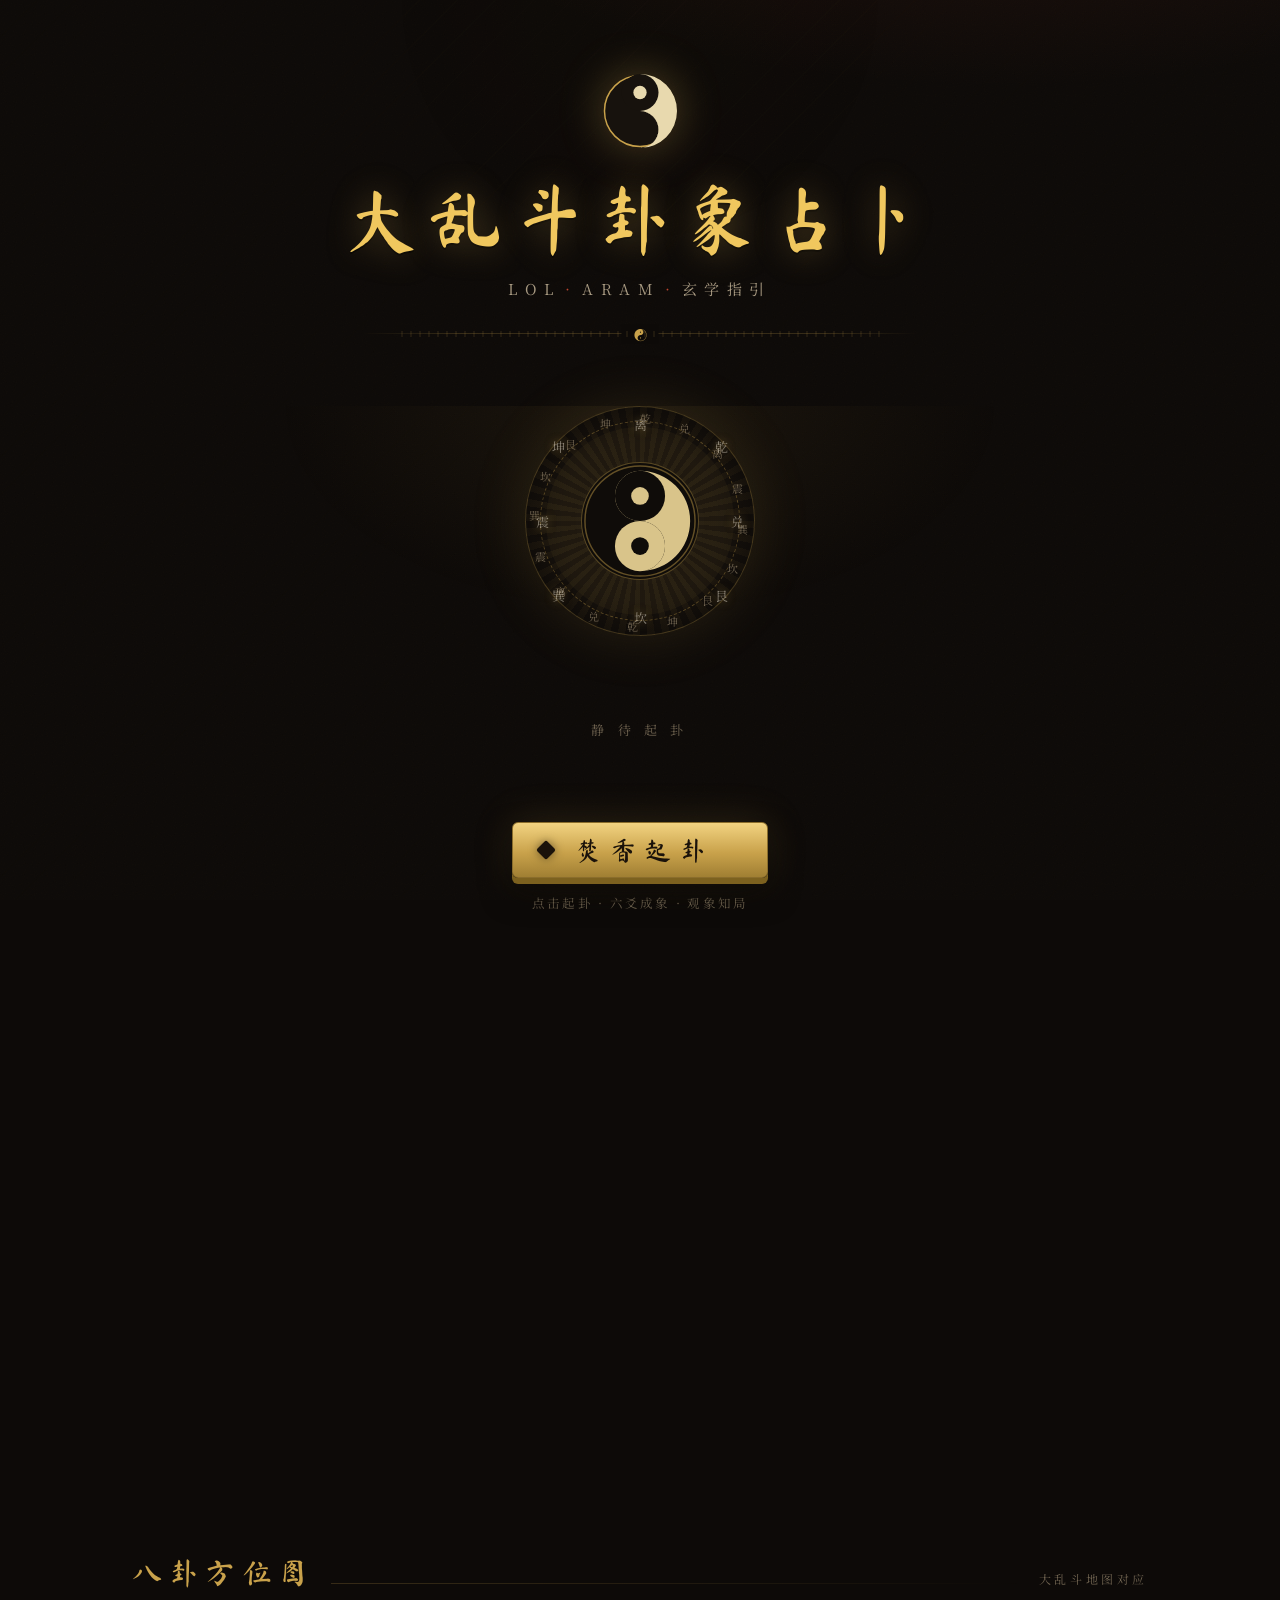
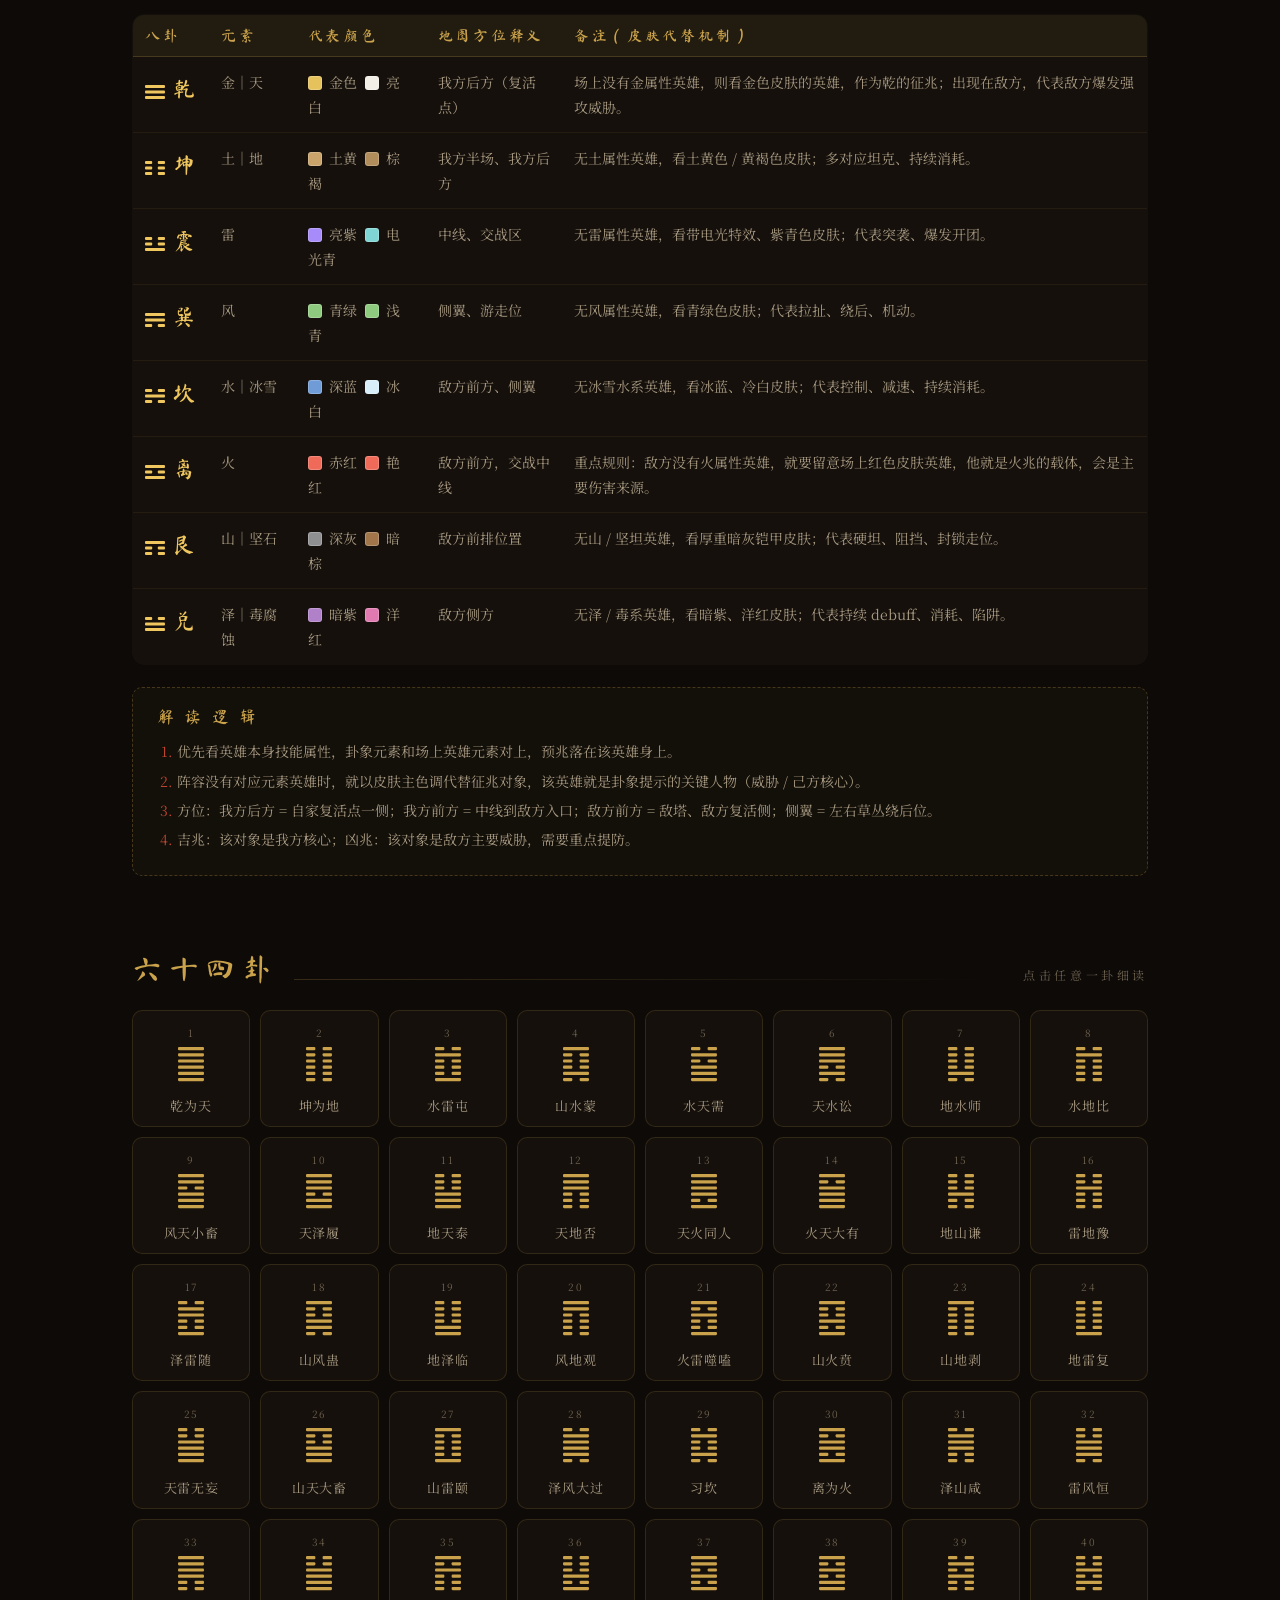
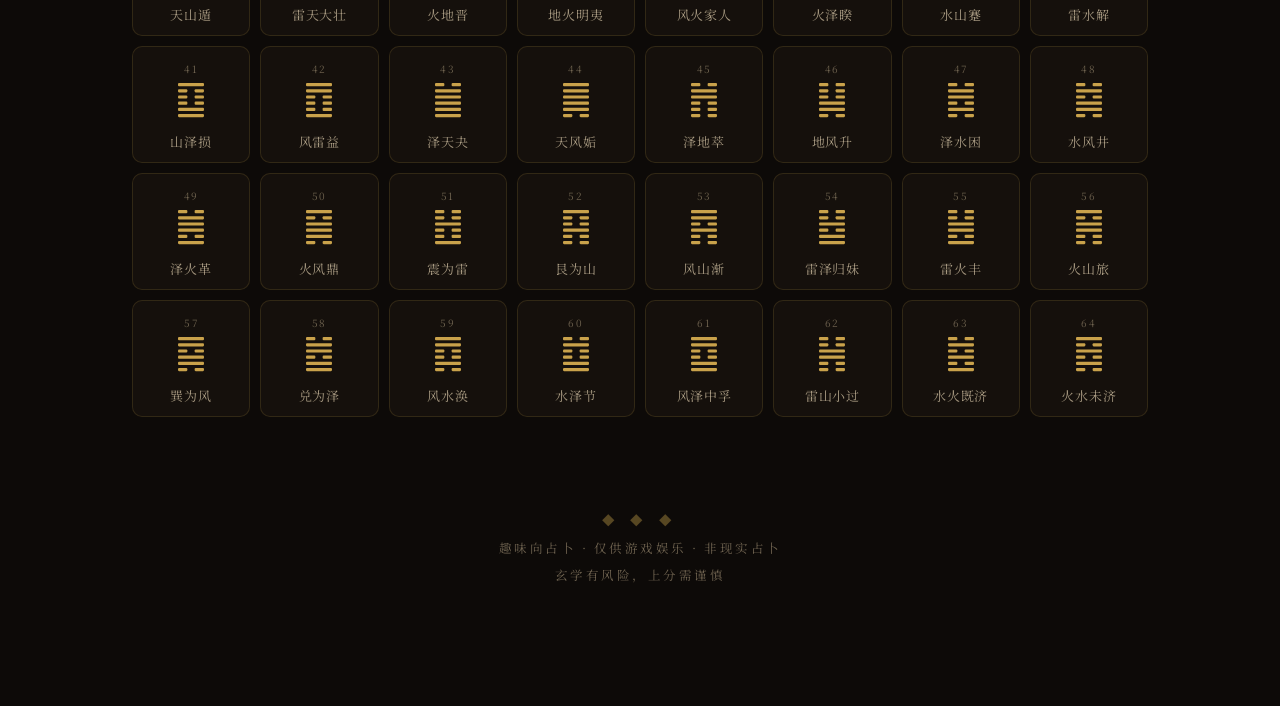
==== divination/index.html @ b89d8668 "feat: 新增大乱斗卦象占卜网页程序" ====
<!DOCTYPE html>
<html lang="zh-CN">
<head>
<meta charset="UTF-8">
<meta name="viewport" content="width=device-width, initial-scale=1.0">
<title>大乱斗卦象占卜 · LOL ARAM 玄学指引</title>
<link rel="preconnect" href="https://fonts.googleapis.com">
<link rel="preconnect" href="https://fonts.gstatic.com" crossorigin>
<link href="https://fonts.googleapis.com/css2?family=Ma+Shan+Zheng&family=Noto+Serif+SC:wght@400;600;700;900&display=swap" rel="stylesheet">
<style>
:root{
  --bg:#0d0a08;
  --bg2:#14100c;
  --ink:#ece4d3;
  --ink-dim:#a89a82;
  --ink-faint:#6f6350;
  --gold:#c9a24b;
  --gold-bright:#f0c75e;
  --cinnabar:#c0452f;
  --cinnabar-deep:#8f2f21;
  --line:rgba(201,162,75,.22);
  --card:rgba(24,19,14,.82);
  --kai:"Ma Shan Zheng","ZCOOL XiaoWei","Kaiti SC","STKaiti","KaiTi",serif;
  --serif:"Noto Serif SC","Songti SC","SimSun",serif;
}
*{margin:0;padding:0;box-sizing:border-box}
html{scroll-behavior:smooth}
body{
  font-family:var(--serif);
  color:var(--ink);
  background:
    radial-gradient(1100px 520px at 78% -6%, rgba(192,69,47,.14), transparent 62%),
    radial-gradient(900px 620px at 8% 110%, rgba(201,162,75,.10), transparent 60%),
    radial-gradient(1400px 900px at 50% 40%, rgba(20,15,11,.0), var(--bg) 78%),
    var(--bg);
  min-height:100vh;
  overflow-x:hidden;
  position:relative;
}
/* 噪点 + 云纹氛围 */
body::before{
  content:"";position:fixed;inset:0;pointer-events:none;z-index:0;opacity:.5;
  background-image:url("data:image/svg+xml,%3Csvg xmlns='http://www.w3.org/2000/svg' width='140' height='140'%3E%3Cfilter id='n'%3E%3CfeTurbulence type='fractalNoise' baseFrequency='.9' numOctaves='2'/%3E%3CfeColorMatrix values='0 0 0 0 .5 0 0 0 0 .42 0 0 0 0 .27 0 0 0 .05 0'/%3E%3C/filter%3E%3Crect width='140' height='140' filter='url(%23n)'/%3E%3C/svg%3E");
}
body::after{
  content:"";position:fixed;inset:0;pointer-events:none;z-index:0;opacity:.16;
  background:
    repeating-linear-gradient(135deg, transparent 0 26px, rgba(201,162,75,.05) 26px 27px),
    radial-gradient(600px 600px at 50% 0%, rgba(201,162,75,.06), transparent 70%);
}
.wrap{position:relative;z-index:1;max-width:1060px;margin:0 auto;padding:0 22px 90px}

/* ===== 顶部 ===== */
header{text-align:center;padding:74px 0 20px;position:relative}
.taiji{width:74px;height:74px;margin:0 auto 20px;filter:drop-shadow(0 0 22px rgba(201,162,75,.35));animation:spin 26s linear infinite}
@keyframes spin{to{transform:rotate(360deg)}}
h1{
  font-family:var(--kai);font-weight:400;font-size:clamp(44px,8vw,76px);
  color:var(--gold-bright);letter-spacing:.12em;line-height:1.2;
  text-shadow:0 0 34px rgba(201,162,75,.4),0 2px 0 rgba(0,0,0,.6);
}
.sub{color:var(--ink-dim);margin-top:14px;font-size:15px;letter-spacing:.5em}
.sub em{color:var(--cinnabar);font-style:normal;margin:0 .3em}
.divider{
  width:min(560px,86%);height:1px;margin:34px auto 0;
  background:linear-gradient(90deg,transparent,var(--line) 18%,var(--line) 82%,transparent);
  position:relative;
}
.divider::before{content:"☯";position:absolute;left:50%;top:50%;transform:translate(-50%,-50%);color:var(--gold);font-size:13px;background:var(--bg);padding:0 12px}
.divider::after{
  content:"";position:absolute;left:6%;right:6%;top:50%;height:6px;transform:translateY(-50%);
  background:repeating-linear-gradient(90deg,transparent 0 7px,rgba(201,162,75,.4) 7px 9px);
  opacity:.25;
}

/* ===== 起卦台 ===== */
.altar{
  margin-top:52px;display:flex;flex-direction:column;align-items:center;gap:30px;
  background:radial-gradient(520px 300px at 50% 0%, rgba(201,162,75,.07), transparent 70%);
}
.compass{
  position:relative;width:230px;height:230px;border-radius:50%;
  border:1px solid var(--line);
  background:
    radial-gradient(circle, rgba(201,162,75,.05) 0 58%, transparent 58.5%),
    repeating-conic-gradient(from 0deg, rgba(201,162,75,.06) 0 3.75deg, transparent 3.75deg 7.5deg),
    radial-gradient(circle at 50% 50%, #17120d 0 62%, #1d1712 100%);
  box-shadow:0 0 60px rgba(201,162,75,.14), inset 0 0 40px rgba(0,0,0,.7);
  display:grid;place-items:center;
}
.compass::before{content:"";position:absolute;inset:14px;border-radius:50%;border:1px dashed rgba(201,162,75,.35)}
.compass .ring-words{position:absolute;inset:0;animation:spin 60s linear infinite}
.ring-words span{
  position:absolute;left:50%;top:3px;transform-origin:0 112px;
  color:var(--ink-faint);font-size:11px;letter-spacing:.2em;
}
.ring-words span i{font-style:normal;display:inline-block;transform:rotate(180deg)}
.inner-disk{position:relative;width:118px;height:118px;border-radius:50%;overflow:hidden;border:1px solid rgba(201,162,75,.4);background:#0f0c09}
.inner-disk svg{width:100%;height:100%}
.bagua-glyph{
  position:absolute;font-size:13px;color:rgba(236,228,211,.5);
  text-shadow:0 0 8px rgba(201,162,75,.5);
}
.bg-1{top:8px;left:50%;transform:translateX(-50%)}
.bg-2{bottom:8px;left:50%;transform:translateX(-50%)}
.bg-3{left:10px;top:50%;transform:translateY(-50%)}
.bg-4{right:10px;top:50%;transform:translateY(-50%)}
.bg-5{top:30px;right:26px}
.bg-6{top:30px;left:26px}
.bg-7{bottom:30px;right:26px}
.bg-8{bottom:30px;left:26px}

/* 爻线动画区 */
.yao-stage{
  display:flex;flex-direction:column-reverse;gap:9px;min-height:126px;
  justify-content:center;padding:14px 0;
}
.yao{display:flex;justify-content:center;gap:10px;opacity:0;transform:translateY(16px) rotateX(84deg);}
.yao span{display:block;height:7px;border-radius:2px;background:var(--gold-bright);box-shadow:0 0 12px rgba(240,199,94,.55)}
.yao.yang span{width:118px}
.yao.yin span{width:52px}
.yao.on{animation:yaoDrop .5s cubic-bezier(.2,.9,.3,1.2) forwards}
@keyframes yaoDrop{to{opacity:1;transform:translateY(0) rotateX(0)}}
.yao-stage.hint-empty .yao{opacity:0;transform:none}
.yao-stage .wait-hint{color:var(--ink-faint);font-size:13px;letter-spacing:.4em;text-align:center}

.cast-btn{
  font-family:var(--kai);font-size:26px;letter-spacing:.35em;color:#1a120a;
  background:linear-gradient(180deg,#f2d381,#c9a24b 55%,#a07f33);
  border:1px solid #8a6d2c;border-radius:6px;padding:14px 52px 14px 62px;cursor:pointer;
  box-shadow:0 6px 0 #7c611f,0 14px 30px rgba(0,0,0,.55),0 0 40px rgba(201,162,75,.18);
  transition:transform .12s,box-shadow .12s,filter .2s;position:relative;
}
.cast-btn::before{
  content:"";position:absolute;left:26px;top:50%;width:14px;height:14px;transform:translateY(-50%) rotate(45deg);
  background:#1a120a;border-radius:2px;box-shadow:0 0 10px rgba(0,0,0,.5);
}
.cast-btn:hover{filter:brightness(1.08);transform:translateY(-2px);box-shadow:0 8px 0 #7c611f,0 18px 34px rgba(0,0,0,.6),0 0 54px rgba(240,199,94,.3)}
.cast-btn:active{transform:translateY(4px);box-shadow:0 2px 0 #7c611f,0 8px 18px rgba(0,0,0,.5)}
.cast-btn:disabled{filter:grayscale(.5) brightness(.85);cursor:wait;transform:none}
.cast-note{margin-top:16px;color:var(--ink-faint);font-size:12.5px;letter-spacing:.18em}

/* ===== 结果卡 ===== */
.result{
  margin-top:58px;opacity:0;transform:translateY(26px);transition:opacity .7s ease,transform .7s ease;
}
.result.show{opacity:1;transform:none}
.result-card{
  position:relative;border:1px solid var(--line);border-radius:14px;overflow:hidden;
  background:linear-gradient(180deg, rgba(26,20,14,.92), rgba(16,12,9,.96));
  box-shadow:0 30px 80px rgba(0,0,0,.6), inset 0 0 80px rgba(201,162,75,.03);
}
.result-card::before{
  content:"";position:absolute;top:0;left:0;right:0;height:4px;
  background:linear-gradient(90deg,var(--cinnabar),var(--gold),transparent 70%);
}
.result-head{
  display:flex;align-items:center;gap:34px;padding:44px 46px 30px;border-bottom:1px dashed rgba(201,162,75,.18);
  flex-wrap:wrap;
}
.gua-figure{
  width:150px;height:150px;flex:0 0 150px;display:grid;place-items:center;
  border:1px solid rgba(201,162,75,.3);border-radius:12px;background:radial-gradient(circle at 50% 30%, rgba(201,162,75,.12), rgba(0,0,0,.35));
  box-shadow:inset 0 0 34px rgba(0,0,0,.6);color:var(--gold-bright);
}
.gua-figure svg{filter:drop-shadow(0 0 10px rgba(240,199,94,.55))}
.gua-id{font-size:13px;color:var(--ink-faint);letter-spacing:.3em;margin-bottom:10px}
.gua-name{font-family:var(--kai);font-size:52px;color:var(--gold-bright);letter-spacing:.08em;line-height:1.15}
.gua-trigrams{color:var(--ink-dim);font-size:14px;margin-top:8px;letter-spacing:.3em}
.gua-fortune{
  display:inline-flex;align-items:center;gap:8px;margin-top:18px;
  font-size:15px;letter-spacing:.2em;padding:7px 16px;border-radius:4px;
  border:1px solid;position:relative;
}
.gua-fortune::before{content:"◆";font-size:8px}
.fg-da{color:#3a2a08;background:linear-gradient(180deg,#ffe9a8,#f0c75e);border-color:#e0b54e;box-shadow:0 0 24px rgba(240,199,94,.35)}
.fg-ji{color:#f5d98a;background:rgba(201,162,75,.1);border-color:rgba(201,162,75,.55)}
.fg-zhong{color:#b8ab92;background:rgba(184,171,146,.08);border-color:rgba(184,171,146,.4)}
.fg-xiong{color:#e88a78;background:rgba(192,69,47,.12);border-color:rgba(192,69,47,.6)}
.fg-da-xiong{color:#ffd9d1;background:linear-gradient(180deg,#a33322,#7a2417);border-color:#c0452f;box-shadow:0 0 24px rgba(192,69,47,.35)}
.fg-mix{color:#d8e0ee;background:linear-gradient(120deg,rgba(201,162,75,.14),rgba(122,132,170,.14));border-color:rgba(160,170,205,.45)}
.result-body{padding:34px 46px 44px;display:grid;gap:26px}
.omen-block{border-left:2px solid var(--cinnabar);padding:2px 0 2px 18px;animation:fadeUp .6s .1s both}
.omen-block h3{font-family:var(--kai);font-size:19px;color:var(--cinnabar);letter-spacing:.25em;font-weight:400;margin-bottom:10px}
.omen-block p{font-size:16.5px;line-height:2;color:var(--ink);letter-spacing:.04em}
.omen-block p b{color:var(--gold-bright)}
.omen-block.warn{border-left-color:var(--gold)}
.omen-block.warn h3{color:var(--gold)}
@keyframes fadeUp{from{opacity:0;transform:translateY(12px)}to{opacity:1;transform:none}}
.cw{color:var(--c);background:color-mix(in srgb, var(--c) 16%, transparent);padding:1px 4px;border-radius:3px;font-weight:700;box-shadow:inset 0 0 0 1px color-mix(in srgb, var(--c) 34%, transparent)}
.result-foot{padding:0 46px 36px;color:var(--ink-faint);font-size:12.5px;letter-spacing:.14em;text-align:right}

/* ===== 通用区块 ===== */
.section-title{display:flex;align-items:baseline;gap:16px;margin:78px 0 26px}
.section-title h2{font-family:var(--kai);font-size:30px;font-weight:400;color:var(--gold);letter-spacing:.22em;white-space:nowrap}
.section-title span{flex:1;height:1px;background:linear-gradient(90deg,var(--line),transparent)}
.section-title small{color:var(--ink-faint);font-size:12px;letter-spacing:.3em}

/* 八卦表 */
table{width:100%;border-collapse:collapse;font-size:14px;background:var(--card);border-radius:12px;overflow:hidden;border:1px solid var(--line)}
thead th{
  font-family:var(--kai);font-weight:400;font-size:15px;letter-spacing:.18em;color:var(--gold);
  background:rgba(201,162,75,.07);padding:13px 12px;text-align:left;border-bottom:1px solid var(--line);
}
tbody td{padding:13px 12px;border-bottom:1px solid rgba(201,162,75,.08);vertical-align:top;line-height:1.75;color:var(--ink-dim)}
tbody tr:last-child td{border-bottom:none}
tbody tr:hover td{background:rgba(201,162,75,.04);color:var(--ink)}
td.trigram{font-family:var(--kai);font-size:22px;color:var(--gold-bright);letter-spacing:.1em;white-space:nowrap}
td.trigram svg{vertical-align:-4px;margin-right:8px;color:var(--gold-bright)}
.swatch{display:inline-block;width:14px;height:14px;border-radius:3px;vertical-align:-2px;margin-right:7px;border:1px solid rgba(255,255,255,.22)}
.logic-notes{margin-top:22px;border:1px dashed rgba(201,162,75,.28);border-radius:10px;padding:20px 24px;background:rgba(201,162,75,.035)}
.logic-notes h3{font-family:var(--kai);font-weight:400;color:var(--gold);font-size:17px;letter-spacing:.22em;margin-bottom:12px}
.logic-notes ol{margin-left:1.4em;color:var(--ink-dim);font-size:14px;line-height:2.1}
.logic-notes li::marker{color:var(--cinnabar)}

/* 六十四卦总览 */
.grid{display:grid;grid-template-columns:repeat(8,1fr);gap:10px}
.gua-cell{
  position:relative;display:flex;flex-direction:column;align-items:center;gap:7px;padding:14px 4px 11px;
  background:rgba(24,19,14,.75);border:1px solid rgba(201,162,75,.16);border-radius:10px;cursor:pointer;
  transition:transform .18s,border-color .18s,box-shadow .18s;color:var(--ink-dim);
}
.gua-cell:hover{transform:translateY(-4px);border-color:rgba(240,199,94,.55);box-shadow:0 10px 26px rgba(0,0,0,.45),0 0 20px rgba(201,162,75,.12);color:var(--ink)}
.gua-cell .g-svg{color:var(--gold)}
.gua-cell .g-name{font-size:13px;letter-spacing:.06em;white-space:nowrap}
.gua-cell .g-num{font-size:10px;color:var(--ink-faint);letter-spacing:.15em}
.gua-cell .g-fortune{font-size:10px;padding:1px 7px;border-radius:20px;border:1px solid;letter-spacing:.08em}
.gf-ji{color:#e8cd7f;border-color:rgba(201,162,75,.45);background:rgba(201,162,75,.07)}
.gf-xiong{color:#d98a76;border-color:rgba(192,69,47,.5);background:rgba(192,69,47,.09)}
.gf-zhong{color:#a99c84;border-color:rgba(169,156,132,.35);background:rgba(169,156,132,.06)}
.gua-cell .g-fortune{display:none}
.gua-cell:hover .g-fortune{display:inline-block}

footer{margin-top:90px;text-align:center;color:var(--ink-faint);font-size:12.5px;letter-spacing:.2em;line-height:2.2;padding-bottom:26px}
footer .f-line{color:rgba(201,162,75,.4);letter-spacing:.5em}

/* 响应式 */
@media (max-width:860px){
  .grid{grid-template-columns:repeat(4,1fr)}
  .result-head{padding:30px 24px 22px;gap:22px}
  .result-body{padding:26px 24px 34px}
  .result-foot{padding:0 24px 26px}
  .gua-figure{width:110px;height:110px;flex-basis:110px}
  .gua-name{font-size:38px}
}
@media (max-width:480px){
  .grid{grid-template-columns:repeat(3,1fr);gap:8px}
  .compass{width:180px;height:180px}
  .ring-words span{transform-origin:0 86px}
  h1{letter-spacing:.06em}
  .sub{letter-spacing:.3em}
  table{font-size:12.5px}
  .omen-block p{font-size:15px}
}

/* 移动端表格横向滚动 */
.table-scroll{overflow-x:auto;border-radius:12px}
.table-scroll table{min-width:720px}
</style>
</head>
<body>

<div class="wrap">

  <header>
    <svg class="taiji" viewBox="0 0 100 100" aria-hidden="true">
      <defs>
        <clipPath id="half"><path d="M50,0 A50,50 0 0 1 50,100 A25,25 0 0 0 50,50 A25,25 0 0 1 50,0 Z"/></clipPath>
      </defs>
      <circle cx="50" cy="50" r="48" fill="#17120d" stroke="#c9a24b" stroke-width="2"/>
      <g clip-path="url(#half)">
        <rect x="50" y="0" width="50" height="100" fill="#e8d9ae"/>
        <circle cx="50" cy="25" r="25" fill="#17120d"/>
        <circle cx="50" cy="75" r="25" fill="#e8d9ae"/>
        <circle cx="50" cy="25" r="9" fill="#e8d9ae"/>
        <circle cx="50" cy="75" r="9" fill="#17120d"/>
      </g>
    </svg>
    <h1>大乱斗卦象占卜</h1>
    <p class="sub">LOL<em>·</em>ARAM<em>·</em>玄学指引</p>
    <div class="divider"></div>
  </header>

  <section class="altar" id="altar">
    <div class="compass">
      <div class="ring-words" id="ringWords"></div>
      <div class="bagua-glyph bg-1">离</div>
      <div class="bagua-glyph bg-2">坎</div>
      <div class="bagua-glyph bg-3">震</div>
      <div class="bagua-glyph bg-4">兑</div>
      <div class="bagua-glyph bg-5">乾</div>
      <div class="bagua-glyph bg-6">坤</div>
      <div class="bagua-glyph bg-7">艮</div>
      <div class="bagua-glyph bg-8">巽</div>
      <div class="inner-disk">
        <svg viewBox="0 0 118 118" aria-hidden="true">
          <circle cx="59" cy="59" r="56" fill="#0f0c09" stroke="#c9a24b" stroke-opacity=".45" stroke-width="1.5"/>
          <path d="M59,8 A51,51 0 0 1 59,110 A25.5,25.5 0 0 0 59,59 A25.5,25.5 0 0 1 59,8 Z" fill="#d9c48a"/>
          <circle cx="59" cy="33.5" r="25.5" fill="#0f0c09"/>
          <circle cx="59" cy="84.5" r="25.5" fill="#d9c48a"/>
          <circle cx="59" cy="33.5" r="9" fill="#d9c48a"/>
          <circle cx="59" cy="84.5" r="9" fill="#0f0c09"/>
        </svg>
      </div>
    </div>

    <div class="yao-stage" id="yaoStage">
      <div class="wait-hint">静 待 起 卦</div>
    </div>

    <div style="text-align:center">
      <button class="cast-btn" id="castBtn">焚香起卦</button>
      <p class="cast-note">点击起卦 · 六爻成象 · 观象知局</p>
    </div>
  </section>

  <section class="result" id="result">
    <div class="result-card">
      <div class="result-head">
        <div class="gua-figure" id="guaFigure"></div>
        <div style="flex:1;min-width:220px">
          <div class="gua-id" id="guaNum">第 · 卦</div>
          <div class="gua-name" id="guaName">— —</div>
          <div class="gua-trigrams" id="guaTrigrams"></div>
          <div class="gua-fortune" id="guaFortune"></div>
        </div>
      </div>
      <div class="result-body">
        <div class="omen-block">
          <h3>卦 义</h3>
          <p id="guaMeaning"></p>
        </div>
        <div class="omen-block warn">
          <h3>对 局 提 示</h3>
          <p id="guaTip"></p>
        </div>
        <div class="omen-block">
          <h3>吉 凶 预 示</h3>
          <p id="guaOmen"></p>
        </div>
      </div>
      <div class="result-foot">— 卦由心起 · 运由己握 —</div>
    </div>
  </section>

  <section id="bagua-sec">
    <div class="section-title">
      <h2>八卦方位图</h2>
      <span></span><small>大乱斗地图对应</small>
    </div>
    <div class="table-scroll">
      <table>
        <thead>
          <tr><th>八卦</th><th>元素</th><th>代表颜色</th><th>地图方位释义</th><th>备注（皮肤代替机制）</th></tr>
        </thead>
        <tbody id="baguaTbody"></tbody>
      </table>
    </div>
    <div class="logic-notes">
      <h3>解 读 逻 辑</h3>
      <ol>
        <li>优先看英雄本身技能属性，卦象元素和场上英雄元素对上，预兆落在该英雄身上。</li>
        <li>阵容没有对应元素英雄时，就以皮肤主色调代替征兆对象，该英雄就是卦象提示的关键人物（威胁 / 己方核心）。</li>
        <li>方位：我方后方 = 自家复活点一侧；我方前方 = 中线到敌方入口；敌方前方 = 敌塔、敌方复活侧；侧翼 = 左右草丛绕后位。</li>
        <li>吉兆：该对象是我方核心；凶兆：该对象是敌方主要威胁，需要重点提防。</li>
      </ol>
    </div>
  </section>

  <section id="list-sec">
    <div class="section-title">
      <h2>六十四卦</h2>
      <span></span><small>点击任意一卦细读</small>
    </div>
    <div class="grid" id="guaGrid"></div>
  </section>

  <footer>
    <div class="f-line">◆ ◆ ◆</div>
    趣味向占卜 · 仅供游戏娱乐 · 非现实占卜<br>
    玄学有风险，上分需谨慎
  </footer>

</div>

<script>
/* ================= 数据 ================= */
/* 八卦爻位定义：bits 从下往上，1=阳 0=阴 */
const TRIGRAMS = {
  "乾":{bits:[1,1,1],val:7},
  "兑":{bits:[1,1,0],val:6},
  "离":{bits:[1,0,1],val:5},
  "震":{bits:[1,0,0],val:4},
  "巽":{bits:[0,1,1],val:3},
  "坎":{bits:[0,1,0],val:2},
  "艮":{bits:[0,0,1],val:1},
  "坤":{bits:[0,0,0],val:0}
};
const VAL_TO_TRIGRAM = {7:"乾",6:"兑",5:"离",4:"震",3:"巽",2:"坎",1:"艮",0:"坤"};

const HEXAGRAMS_A = [
{n:1,name:"乾为天",lower:"乾",upper:"乾",meaning:"刚健全盛，全员强势",tip:"主动开团、持续压塔；警惕亢龙有悔，不要无脑越塔浪送。",omen:"我方前方金光涌动，金系强攻型英雄为我方核心；若我方没有金系英雄，则看我方金色皮肤英雄，是本局输出支柱。切忌长驱直入深入敌方腹地，敌方金色皮肤英雄会埋伏我方后方偷袭。",fortune:"吉"},
{n:2,name:"坤为地",lower:"坤",upper:"坤",meaning:"柔顺守势，厚积待变",tip:"苟住吃经验，抱团接团，靠拉扯消耗，等待对手失误。",omen:"我方后方土象厚重，土系坦系英雄适合留守；我方无土系，则我方黄褐色皮肤英雄适合扛伤害。危险多来自敌方前方大面积铺场消耗，敌方黄褐色皮肤英雄为主要消耗点，不要贸然前压。",fortune:"中吉"},
{n:3,name:"水雷屯",lower:"震",upper:"坎",meaning:"开局困顿，万事开头难",tip:"不要强行打架，稳住发育，不要乱冲，等待后续转机。",omen:"我方前方雷水交织；敌方有冰雪 / 雷电英雄会频繁突袭，若无，则敌方冰蓝、电光紫皮肤英雄就是主要突袭者。开局危机潜伏，转机藏在我方后方，我方冰蓝 / 电光紫皮肤的队友是翻盘希望。",fortune:"偏凶"},
{n:4,name:"山水蒙",lower:"坎",upper:"艮",meaning:"迷茫懵懂，决策混乱",tip:"统一思路，不要各打各的，优先补阵容短板。",omen:"敌方山型坦克挡在前方，若无山系坦克，则敌方厚重暗灰铠甲皮肤英雄充当屏障；迷雾混淆判断，容易被该英雄虚张声势迷惑，真假威胁难分辨。",fortune:"偏凶"},
{n:5,name:"水天需",lower:"乾",upper:"坎",meaning:"密云不雨，静待时机",tip:"等关键装备成型，再主动开战。",omen:"前方水汽弥漫，水系 / 冰雪敌人虎视眈眈；没有水系敌人，则敌方冰蓝色皮肤英雄是最大威胁。时机未至强开必败，吉运蓄于我方半场，我方金色皮肤英雄需要等待装备成型。",fortune:"中吉"},
{n:6,name:"天水讼",lower:"坎",upper:"乾",meaning:"争讼内耗，队内矛盾",tip:"停止争吵，屏蔽负面，放弃无谓争执，专注团战。",omen:"祸起内部；敌方金系输出在前方施压，无金系则敌方金色皮肤英雄持续施压，但真正破绽不在对面，而在我方内部，我方金色皮肤队友容易抢资源、引发内讧。",fortune:"凶"},
{n:7,name:"地水师",lower:"坎",upper:"坤",meaning:"聚众作战，纪律为要",tip:"全队统一进退，切忌单人带线单走。",omen:"大军云集中线，土水组合敌方；没有土水组合，则敌方黄褐色 + 冰蓝皮肤的英雄组合最擅长团战围剿。分散则凶，聚合方可得吉，落单者必遭该组合收割。",fortune:"中"},
{n:8,name:"水地比",lower:"坤",upper:"坎",meaning:"亲附结盟，抱团取暖",tip:"紧跟大部队，不要脱离队友。",omen:"吉兆在于彼此相依；危险来自脱离大部队，被敌方水系英雄分割包围，若无水系，敌方冰蓝皮肤英雄擅长分割战场。我方黄褐色皮肤队友是抱团的支点。",fortune:"吉"},
{n:9,name:"风天小畜",lower:"乾",upper:"巽",meaning:"小有积蓄，力量不足大成",tip:"小优势见好就收，不要贪多。",omen:"风金之力聚于我方半场；我方金色、青绿色皮肤英雄积蓄了一定战力。前方敌方尚有余力，敌方青绿皮肤英雄机动性很强，不可追求一波击溃。",fortune:"中吉"},
{n:10,name:"天泽履",lower:"兑",upper:"乾",meaning:"履险而行，小心踩雷",tip:"谨慎走位，不要踩敌方技能，不要贸然突进。",omen:"前方泽毒密布，暗紫色敌方英雄布满陷阱；若无泽毒英雄，敌方暗紫皮肤英雄就是陷阱制造者。一步踏错全盘倾覆，步步需提防。",fortune:"偏凶"},
{n:11,name:"地天泰",lower:"乾",upper:"坤",meaning:"天地交泰，内外通达，大吉",tip:"抓住优势持续施压，但居安思危，不要松懈。",omen:"前后气机流通，土金相生；我方黄褐色、金色皮肤英雄配合无间，我方前后皆无大隐患；唯一凶机在于安逸松懈，敌方没有单一致命点。",fortune:"大吉"},
{n:12,name:"天地否",lower:"坤",upper:"乾",meaning:"天地不交，上下隔绝，看似强实则不兼容",tip:"放弃强行发挥全部实力收益，优先适配团队。",omen:"前后隔绝，我方前后气机断裂；我方金色、黄褐色皮肤英雄各自实力很强，但技能、定位互不兼容，容易被敌方逐个击破。",fortune:"大凶"},
{n:13,name:"天火同人",lower:"离",upper:"乾",meaning:"同心协力，目标一致",tip:"积极协同，互相掩护，发挥团队合力。",omen:"金火同心；我方红色、金色皮肤英雄为核心，就算没有火属性英雄，我方红色皮肤英雄就是火之征兆。全队目标统一，则前方征战无往不利。",fortune:"大吉"},
{n:14,name:"火天大有",lower:"乾",upper:"离",meaning:"大有所得，资源丰厚",tip:"手握巨大优势，切忌骄傲冒进。",omen:"金火盛于我方，金色、红色皮肤英雄威势强盛，是本局主要拿资源点；物极必反，这两个英雄贸然冒进则吉转凶。",fortune:"吉"},
{n:15,name:"地山谦",lower:"艮",upper:"坤",meaning:"谦抑收敛，不恃强逞能",tip:"不要装大，稳扎稳打，优势不浪。",omen:"土山内敛；我方黄褐色、暗灰厚重皮肤英雄，吉不在猛攻而在退守。即便手握优势，锋芒外露便引来敌方红色皮肤英雄集火。",fortune:"吉"},
{n:16,name:"雷地豫",lower:"坤",upper:"震",meaning:"安乐懈怠，耽于享乐",tip:"安乐之中要警惕，不要松懈给对面翻盘机会。",omen:"我方后方安逸松弛；我方黄褐色皮肤英雄容易心态松懈。雷电敌人潜伏于前方暗处，无雷系则敌方电光紫皮肤英雄，专抓我方松懈的时机偷袭。",fortune:"中"},
{n:17,name:"泽雷随",lower:"震",upper:"兑",meaning:"随势而动，顺势而为",tip:"灵活变通，该退就退，该进就进。",omen:"雷泽变幻；敌方电光紫、暗紫皮肤英雄状态起伏不定。不固执己见，顺着战局变化则吉；逆势硬打，被这两类英雄拉扯则凶。",fortune:"中吉"},
{n:18,name:"山风蛊",lower:"巽",upper:"艮",meaning:"积弊腐朽，旧问题不断发酵",tip:"及时止损，改变打法，不要一条路走到黑。",omen:"山风缠绕；隐患藏在我方内部，我方暗灰厚重、青绿色皮肤英雄的失误会持续发酵，越拖局势越坏；敌方会利用我方这套失误持续施压。",fortune:"凶"},
{n:19,name:"地泽临",lower:"兑",upper:"坤",meaning:"居高临下，逐步施压",tip:"持续消耗，逐步压缩对面生存空间。",omen:"土泽之势压向敌方前方；我方黄褐色皮肤英雄负责稳住阵线，敌方暗紫皮肤英雄会持续反消耗。缓缓蚕食为吉，急于强冲则生出祸端。",fortune:"吉"},
{n:20,name:"风地观",lower:"坤",upper:"巽",meaning:"静观审视，观察局势",tip:"多看再打，看懂对手强度再决定接不接团。",omen:"风势游走，敌我虚实难辨；重点盯敌方青绿色皮肤英雄，该英雄擅长伪装诱敌。切勿贸然出手，看清该英雄行动再开战。",fortune:"中"},
{n:21,name:"火雷噬嗑",lower:"震",upper:"离",meaning:"断除障碍，强力攻坚",tip:"集火关键目标，果断清除阻碍。",omen:"火雷交轰；红色、雷电紫英雄负责突破，没有火雷属性，优先集火敌方红色 / 电光紫皮肤的关键目标。前方障碍必须果断拔除，姑息养奸则凶。",fortune:"吉"},
{n:22,name:"山火贲",lower:"离",upper:"艮",meaning:"文饰外在，虚有其表",tip:"不要被华丽特效迷惑，看重实际战斗力。",omen:"山火绚烂；敌方红色 + 暗灰铠甲皮肤英雄特效华丽声势浩大，实际战力空洞，勿被表象震慑，不要优先集火他。",fortune:"中"},
{n:23,name:"山地剥",lower:"坤",upper:"艮",meaning:"剥落侵蚀，逐步衰败",tip:"尽量避免小规模消耗战，保存核心战力。",omen:"如山土层层剥落，我方防线从前方向后方不断瓦解；敌方暗灰厚重皮肤的前排会一点点磨掉我方血量，不要持续接小团消耗。",fortune:"大凶"},
{n:24,name:"地雷复",lower:"震",upper:"坤",meaning:"往复回归，绝处逢生",tip:"抓住翻盘窗口，不要放弃。",omen:"雷霆生机自我方后方再起；我方电光紫、黄褐色皮肤英雄是翻盘火种。纵使全线溃败，只要这两位存活，仍存有翻盘契机，不可直接摆烂。",fortune:"凶后转吉"},
{n:25,name:"天雷无妄",lower:"乾",upper:"震",meaning:"不妄为，不赌运气",tip:"拒绝赌命，做确定收益的操作。",omen:"天雷刚正；我方金色、电光紫皮肤英雄切忌赌徒式操作。妄想靠运气搏杀，反而招来敌方电光紫英雄的无妄突袭。",fortune:"中吉"},
{n:26,name:"山天大畜",lower:"乾",upper:"艮",meaning:"大为积蓄，厚蓄实力",tip:"积蓄完成之后再全力出击。",omen:"金山蓄势于我方半场；我方金色、暗灰铠甲皮肤英雄需要憋装备。未积攒完成前贸然向前，力量难以发挥，容易被敌方红色皮肤英雄打断节奏。",fortune:"吉"},
{n:27,name:"山雷颐",lower:"震",upper:"艮",meaning:"颐养自保，保全自身",tip:"适当补生存属性，优先保证存活。",omen:"山雷守御；我方暗灰铠甲、电光紫皮肤英雄，生存为第一要义。一味向前输出，自身陨落则全队皆输；敌方红色皮肤英雄专门针对残血。",fortune:"中吉"},
{n:28,name:"泽风大过",lower:"巽",upper:"兑",meaning:"大过失衡，极端偏激",tip:"极端玩法风险极高，一旦被针对直接崩盘。",omen:"泽风倾覆；我方青绿色、暗紫皮肤英雄构筑走向极端，全员输出或全员纯肉。敌方红色皮肤英雄抓住弱点即可覆灭全队。",fortune:"大凶"},
{n:29,name:"习坎",lower:"坎",upper:"坎",meaning:"重重险难，步步危机",tip:"步步谨慎，不要连续接团，找机会避险。",omen:"重重水险；敌方冰雪水系敌人遍布战场，若无，敌方冰蓝皮肤英雄处处布控陷阱。前方、侧翼处处是危险，连续交战会被该英雄接连击杀。",fortune:"大凶"},
{n:30,name:"离为火",lower:"离",upper:"离",meaning:"光明附丽，依靠依附",tip:"必须和队友绑定，不可单独行动。",omen:"烈火燎原；我方火系英雄威力巨大，无火属性，则我方红色皮肤英雄是输出核心。一旦该英雄脱离队友，火光熄灭立刻陷入危局，敌方暗紫皮肤英雄会趁机切他。",fortune:"吉"},
{n:31,name:"泽山咸",lower:"艮",upper:"兑",meaning:"感应相通，互相联动",tip:"发掘彼此之间的协同效果。",omen:"泽山交感；我方暗紫、暗灰铠甲皮肤英雄打出联动配合则吉。敌方暗紫 + 暗灰铠甲英雄一旦形成联动，对我方就是大凶。",fortune:"吉"},
{n:32,name:"雷风恒",lower:"巽",upper:"震",meaning:"恒久稳定，打法持续可靠",tip:"走稳定持久团战路线。",omen:"雷风不息；我方电光紫、青绿色皮肤英雄适合持续输出、续航。追求瞬间爆发，被敌方红色皮肤英雄一轮爆发打掉，则难以长久立足。",fortune:"中吉"}
];

const HEXAGRAMS_B = [
{n:33,name:"天山遁",lower:"艮",upper:"乾",meaning:"退避隐遁，知时撤退",tip:"该跑就跑，不要死磕到底。",omen:"金山压于敌方前方；敌方金色、暗灰铠甲皮肤英雄力量强盛。及时退回我方后方保全实力，恋战，被这两个英雄留住必亡。",fortune:"知退则吉，硬刚则凶"},
{n:34,name:"雷天大壮",lower:"乾",upper:"震",meaning:"声势壮盛，但不可恃强妄动",tip:"强，但不能乱冲，克制进攻欲望。",omen:"雷金威势盛大；我方金色、电光紫皮肤英雄前方气势如虹。自持强大贸然突进，会遭到敌方冰蓝皮肤英雄埋伏。",fortune:"吉中藏凶"},
{n:35,name:"火地晋",lower:"坤",upper:"离",meaning:"光明晋升，逐步向上",tip:"稳步推进，循序渐进扩大优势。",omen:"火光自我方向敌方前方缓缓蔓延；我方红色、黄褐色皮肤英雄稳步推进。切忌一步登天强冲，敌方暗紫皮肤英雄会抓住冒进破绽。",fortune:"吉"},
{n:36,name:"地火明夷",lower:"离",upper:"坤",meaning:"光明受损，受创蒙难",tip:"收敛锋芒，苟活等待机会。",omen:"火光被大地遮蔽；我方红色皮肤核心被针对，敌方黄褐色皮肤英雄持续压制。该核心不可显露锋芒，躲在我方后方伺机而动。",fortune:"凶"},
{n:37,name:"风火家人",lower:"离",upper:"巽",meaning:"队内秩序，各司其职",tip:"守好自己定位，不要抢别人职能。",omen:"风火相济；我方红色、青绿色皮肤英雄队内分工井然。各安其位则团战顺畅；越俎代庖抢职能，就会被敌方金色皮肤英雄找到突破口。",fortune:"吉"},
{n:38,name:"火泽睽",lower:"兑",upper:"离",meaning:"异志相违，彼此背离",tip:"求同存异，统一行动，切忌各行其是。",omen:"火泽相背；我方红色、暗紫皮肤英雄想法互相冲突。一部分人向前冲锋，一部分人向后撤退，阵型撕裂；敌方冰蓝皮肤英雄专门收割分裂的队伍。",fortune:"凶"},
{n:39,name:"水山蹇",lower:"艮",upper:"坎",meaning:"前路险阻，寸步难行",tip:"不要硬攻，迂回拉扯，寻找侧面机会。",omen:"水山阻隔；敌方坦系 + 冰雪英雄堵死正面，若无，则敌方暗灰铠甲 + 冰蓝皮肤英雄封锁全部正面。直走前方必碰壁，要绕开该组合，寻找侧翼缝隙。",fortune:"偏凶"},
{n:40,name:"雷水解",lower:"坎",upper:"震",meaning:"险难消解，困局解开",tip:"抓住解脱窗口主动出击。",omen:"雷霆冲破水困；我方电光紫皮肤英雄，是打破敌方冰蓝英雄封锁的关键。长久压制之后，转机出现于中线交战，抓住窗口即可破局。",fortune:"凶转吉"},
{n:41,name:"山泽损",lower:"兑",upper:"艮",meaning:"有所减损，主动舍弃",tip:"懂得取舍，不要什么都想要。",omen:"山泽相耗，必有牺牲；我方暗灰铠甲、暗紫皮肤英雄，主动舍弃部分伤害换取生存为吉。什么都不愿放弃，会被敌方红色皮肤英雄重创，全盘受损。",fortune:"中"},
{n:42,name:"风雷益",lower:"震",upper:"巽",meaning:"互利增益，互相成全",tip:"多做利于全队的选择，助人即是助己。",omen:"风雷相益；我方电光紫、青绿色皮肤英雄互相增益，成全队友，全队力量上涨。只顾自己，便错失吉兆；敌方暗紫皮肤英雄会破坏我方增益链。",fortune:"大吉"},
{n:43,name:"泽天夬",lower:"乾",upper:"兑",meaning:"决断清除，扫除祸患",tip:"团战集火对方威胁最大的点，速战速决。",omen:"泽金交锋；敌方暗紫、金色皮肤英雄是前方最大威胁。犹豫姑息留其性命，必将反噬我方，我方红色皮肤英雄负责完成斩杀。",fortune:"吉"},
{n:44,name:"天风姤",lower:"巽",upper:"乾",meaning:"不期而遇，突发遭遇战",tip:"遭遇战冷静处理，不要慌乱交完全部技能。",omen:"风金猝然相逢，中线意外开战；敌方青绿色、金色皮肤英雄，最擅长猝然开团。祸从天降，切忌慌乱交光全部技能。",fortune:"中"},
{n:45,name:"泽地萃",lower:"坤",upper:"兑",meaning:"会聚聚集，集中力量",tip:"杜绝单人游走，全员集合。",omen:"泽土汇聚；我方黄褐色、暗紫皮肤英雄必须抱团。分散游走，就会被敌方冰蓝皮肤英雄逐个收割。",fortune:"聚合吉，分散凶"},
{n:46,name:"地风升",lower:"巽",upper:"坤",meaning:"顺势上升，逐步抬升局势",tip:"顺势发展，不要急于求成一波定胜负。",omen:"地风缓缓升腾；我方黄褐色、青绿色皮肤英雄带动局势慢慢走高。不要急于一波结束，稳步向前扩大优势；敌方红色皮肤英雄会打断速攻。",fortune:"吉"},
{n:47,name:"泽水困",lower:"坎",upper:"兑",meaning:"受困窘迫，进退两难",tip:"避免继续消耗，找机会突围，不要原地僵持。",omen:"泽水围困；敌方暗紫、冰蓝皮肤英雄，把我方卡在中线进退不得。向前被击杀，后撤被追击，原地僵持只会持续被消耗。",fortune:"大凶"},
{n:48,name:"水风井",lower:"巽",upper:"坎",meaning:"守其本源，依靠固有能力",tip:"外在加成只是增益，根基是自身基础实力。",omen:"水风守本；我方冰蓝、青绿色皮肤英雄，吉运根植于自身技能底子。不要过度仰仗外部加成；敌方金色皮肤英雄会无视加成直击本体。",fortune:"中吉"},
{n:49,name:"泽火革",lower:"离",upper:"兑",meaning:"变革改易，彻底转变打法",tip:"审时度势，及时调整出装、团战思路。",omen:"泽火剧变；我方红色、暗紫皮肤英雄，必须改变原有打法。固守旧思路必败；敌方黄褐色皮肤英雄会利用我方旧打法持续消耗。",fortune:"变革则吉，守旧则凶"},
{n:50,name:"火风鼎",lower:"巽",upper:"离",meaning:"定鼎立新，构筑成型",tip:"体系成型后发挥完整体系威力。",omen:"火风成鼎；我方红色、青绿色皮肤英雄，体系完整成型，前后配合浑然一体。体系成型后重点保护这两个英雄，提防敌方暗紫皮肤刺客。",fortune:"大吉"},
{n:51,name:"震为雷",lower:"震",upper:"震",meaning:"震动惊变，突发大乱",tip:"保持冷静，不要被混乱场面打乱判断。",omen:"双雷震荡；敌方电光紫皮肤英雄，团战爆发极快，场面大乱。慌乱操作转凶；我方电光紫皮肤英雄冷静应对可得吉。",fortune:"吉凶混杂"},
{n:52,name:"艮为山",lower:"艮",upper:"艮",meaning:"止而不动，知止不进",tip:"不该打的团坚决不接。",omen:"重山屹立；敌方暗灰厚重皮肤英雄把守前方。固守我方半场不主动出击，贸然向前，会被该英雄配合红色皮肤输出重创。",fortune:"守则吉，妄动则凶"},
{n:53,name:"风山渐",lower:"艮",upper:"巽",meaning:"渐进缓进，步步推进",tip:"慢慢来，不要冒进。",omen:"风山缓缓推进；我方青绿色、暗灰铠甲皮肤英雄，一步一步蚕食敌方前方。猛冲冒进破坏节奏，会被敌方冰蓝皮肤英雄抓住破绽招致灾祸。",fortune:"吉"},
{n:54,name:"雷泽归妹",lower:"兑",upper:"震",meaning:"强求妄进，所求不当",tip:"不要贪图炫酷选择，优先适配自身。",omen:"雷泽错位；我方电光紫、暗紫皮肤英雄，强行选用和自身不匹配的思路。追求花里胡哨，实际与队伍格格不入，敌方金色皮肤英雄会放大这套错误。",fortune:"凶"},
{n:55,name:"雷火丰",lower:"离",upper:"震",meaning:"丰盛盛大，强盛之中藏隐患",tip:"数值再高也不要大意，提防被对面抓住破绽秒杀。",omen:"雷火盛大；我方红色、电光紫皮肤英雄输出爆炸。声势鼎盛之时破绽也最为致命，敌方暗紫皮肤刺客会优先针对这两位。",fortune:"吉中藏大凶"},
{n:56,name:"火山旅",lower:"艮",upper:"离",meaning:"漂泊无依，没有根基",tip:"找好定位，不要全员游击，建立团队支点。",omen:"火在山外漂泊；我方红色、暗灰铠甲皮肤英雄，全队没有稳固支点。前后飘移不定，极易被敌方青绿色皮肤游走英雄打散。",fortune:"偏凶"},
{n:57,name:"巽为风",lower:"巽",upper:"巽",meaning:"顺势入理，灵活迂回",tip:"善用拉扯，不要死磕正面。",omen:"双风迂回；我方青绿色皮肤英雄，不硬撞敌方正面。游走侧翼寻找机会；死磕正面，会撞上敌方暗灰铠甲皮肤前排处处碰壁。",fortune:"中吉"},
{n:58,name:"兑为泽",lower:"兑",upper:"兑",meaning:"和悦沟通，心态松弛",tip:"保持良好心态，心态乱则操作乱。",omen:"双泽和悦；我方暗紫皮肤英雄心态平和，全队配合流畅。心态崩坏互相指责，再好局势也会转凶，敌方红色皮肤英雄擅长抓心态崩盘的机会。",fortune:"吉"},
{n:59,name:"风水涣",lower:"坎",upper:"巽",meaning:"涣散分离，队伍四分五裂",tip:"立刻收拢队伍，重整阵型。",omen:"风水涣散；我方青绿色、冰蓝皮肤英雄容易四散跑开，队伍阵型崩解。队员前后脱节，被敌方金色皮肤英雄分割逐一击杀。",fortune:"大凶"},
{n:60,name:"水泽节",lower:"兑",upper:"坎",meaning:"节制有度，懂得克制",tip:"凡事留余地，不要把收益吃满招致暴毙。",omen:"水泽有度；我方冰蓝、暗紫皮肤英雄向前进攻要懂得留退路。贪求全部收益越塔深入，会被敌方红色皮肤英雄反杀殒命。",fortune:"节制则吉，放纵则凶"},
{n:61,name:"风泽中孚",lower:"兑",upper:"巽",meaning:"内心诚信，相信队友判断",tip:"相信队友，少怀疑多配合。",omen:"风泽相感；我方青绿色、暗紫皮肤英雄互相信任，相信队友信号则团战顺遂。猜忌多疑行动互相拆台，则给敌方黄褐色皮肤英雄消耗机会。",fortune:"吉"},
{n:62,name:"雷山小过",lower:"艮",upper:"震",meaning:"小有逾越，小的冒进失误",tip:"及时收敛，不要小错积累成大溃败。",omen:"雷山小越；我方电光紫、暗灰铠甲皮肤英雄，在前方发生小贪冒进。只是小失误，不知收敛，会被敌方冰蓝皮肤英雄利用，累积成大败。",fortune:"小凶，可挽回"},
{n:63,name:"水火既济",lower:"离",upper:"坎",meaning:"大功已成，局面圆满",tip:"事成之后更要谨慎，防止功亏一篑。",omen:"水火调和；我方红色、冰蓝皮肤英雄配合圆满。胜利在望之时最容易松懈翻车；敌方暗紫皮肤英雄会做最后拼死反扑，慎终如始方得全胜。",fortune:"大吉"},
{n:64,name:"火水未济",lower:"坎",upper:"离",meaning:"事未成，错位颠倒，循环往复",tip:"不到结束不算终局，随时会反转，不可提前放松。",omen:"火水错位；我方红色、冰蓝皮肤英雄能力错位，发挥不出完整力量。战局悬而未决，敌方金色、暗紫皮肤英雄随时可以改写胜负，无论顺逆皆不可提前下定论。",fortune:"吉凶未定"}
];

const HEXAGRAMS = [...HEXAGRAMS_A, ...HEXAGRAMS_B];

/* ================= 工具函数 ================= */
/* 六爻 SVG 卦象，yaos 从下往上（初爻 index 0） */
function guaSVG(yaos, w, h, gap){
  let s = "";
  for(let i=5;i>=0;i--){
    const y = (5-i)*(h+gap);
    if(yaos[i]===1){
      s += `<rect x="0" y="${y}" width="${w}" height="${h}" rx="${h/3}"/>`;
    }else{
      s += `<rect x="0" y="${y}" width="${w*0.36}" height="${h}" rx="${h/3}"/>`;
      s += `<rect x="${w*0.64}" y="${y}" width="${w*0.36}" height="${h}" rx="${h/3}"/>`;
    }
  }
  return `<svg viewBox="0 0 ${w} ${6*(h+gap)}" width="${w}" height="${6*(h+gap)}" fill="currentColor">${s}</svg>`;
}
/* 三爻 SVG 卦象（八卦小图标） */
function trigramSVG(name, w, h, gap){
  const bits = TRIGRAMS[name].bits;
  let s = "";
  for(let i=2;i>=0;i--){
    const y = (2-i)*(h+gap);
    if(bits[i]===1){
      s += `<rect x="0" y="${y}" width="${w}" height="${h}" rx="${h/3}"/>`;
    }else{
      s += `<rect x="0" y="${y}" width="${w*0.36}" height="${h}" rx="${h/3}"/>`;
      s += `<rect x="${w*0.64}" y="${y}" width="${w*0.36}" height="${h}" rx="${h/3}"/>`;
    }
  }
  return `<svg viewBox="0 0 ${w} ${3*(h+gap)}" width="${w}" height="${3*(h+gap)}" fill="currentColor">${s}</svg>`;
}

/* 皮肤颜色词高亮 */
const COLOR_WORDS = [
  ["电光紫","#a78bfa"],["黄褐色","#c9a36a"],["暗灰厚重","#8f8f92"],["暗灰铠甲","#8f8f92"],
  ["冰蓝色","#7ec8e3"],["青绿色","#8ecb7f"],["暗紫色","#b080c9"],["冰蓝","#7ec8e3"],
  ["金色","#e6c25c"],["暗灰","#8f8f92"],["暗紫","#b080c9"],["红色","#ef6a58"],
  ["赤红","#ef6a58"],["艳红","#ef6a58"],["土黄","#c9a36a"],["棕褐","#b08d5a"],
  ["深蓝","#6f9bd6"],["冰白","#d8eef8"],["冷白","#d8eef8"],["亮紫","#a78bfa"],
  ["电光青","#7fd4d4"],["浅青","#8ecb7f"],["亮白","#f2efe6"],["洋红","#e07ab0"],
  ["雷电紫","#a78bfa"],["青色","#8ecb7f"],["灰色","#9a9a9e"],["暗棕","#a0764a"]
];
const COLOR_RE = new RegExp(COLOR_WORDS.map(w=>w[0]).join("|"), "g");
function highlight(text){
  return text.replace(COLOR_RE, m=>`<span class="cw" style="--c:${COLOR_WORDS.find(w=>w[0]===m)[1]}">${m}</span>`);
}

/* 六爻组合 → 卦 */
function yaosOf(lower, upper){
  return [...TRIGRAMS[lower].bits, ...TRIGRAMS[upper].bits];
}
function findGua(lower, upper){
  return HEXAGRAMS.find(g=>g.lower===lower && g.upper===upper);
}

/* 吉凶徽章样式 */
function fortuneClass(f){
  if(/大吉/.test(f)) return "fg-da";
  if(/大凶/.test(f)) return "fg-da-xiong";
  if(/吉凶|凶后转吉|凶转吉|吉中藏|未定/.test(f)) return "fg-mix";
  if(/凶/.test(f)) return "fg-xiong";
  if(/吉/.test(f)) return "fg-ji";
  return "fg-zhong";
}
function fortuneCellClass(f){
  if(/吉/.test(f) && !/凶/.test(f)) return "gf-ji";
  if(/凶/.test(f)) return "gf-xiong";
  return "gf-zhong";
}

/* ================= 罗盘环字 ================= */
(function(){
  const ring = document.getElementById("ringWords");
  const words = ["乾","兑","离","震","巽","坎","艮","坤","乾","兑","离","震","巽","坎","艮","坤"];
  let html = "";
  words.forEach((w,i)=>{
    const a = i*22.5;
    html += `<span style="transform:rotate(${a}deg)"><i style="transform:rotate(${-a}deg)">${w}</i></span>`;
  });
  ring.innerHTML = html;
})();

/* ================= 八卦对照表 ================= */
const BAGUA_ROWS = [
  {tri:"乾",elem:"金｜天",colors:[["金色","#e6c25c"],["亮白","#f2efe6"]],pos:"我方后方（复活点）",note:"场上没有金属性英雄，则看金色皮肤的英雄，作为乾的征兆；出现在敌方，代表敌方爆发强攻威胁。"},
  {tri:"坤",elem:"土｜地",colors:[["土黄","#c9a36a"],["棕褐","#b08d5a"]],pos:"我方半场、我方后方",note:"无土属性英雄，看土黄色 / 黄褐色皮肤；多对应坦克、持续消耗。"},
  {tri:"震",elem:"雷",colors:[["亮紫","#a78bfa"],["电光青","#7fd4d4"]],pos:"中线、交战区",note:"无雷属性英雄，看带电光特效、紫青色皮肤；代表突袭、爆发开团。"},
  {tri:"巽",elem:"风",colors:[["青绿","#8ecb7f"],["浅青","#8ecb7f"]],pos:"侧翼、游走位",note:"无风属性英雄，看青绿色皮肤；代表拉扯、绕后、机动。"},
  {tri:"坎",elem:"水｜冰雪",colors:[["深蓝","#6f9bd6"],["冰白","#d8eef8"]],pos:"敌方前方、侧翼",note:"无冰雪水系英雄，看冰蓝、冷白皮肤；代表控制、减速、持续消耗。"},
  {tri:"离",elem:"火",colors:[["赤红","#ef6a58"],["艳红","#ef6a58"]],pos:"敌方前方，交战中线",note:"重点规则：敌方没有火属性英雄，就要留意场上红色皮肤英雄，他就是火兆的载体，会是主要伤害来源。"},
  {tri:"艮",elem:"山｜坚石",colors:[["深灰","#8f8f92"],["暗棕","#a0764a"]],pos:"敌方前排位置",note:"无山 / 坚坦英雄，看厚重暗灰铠甲皮肤；代表硬坦、阻挡、封锁走位。"},
  {tri:"兑",elem:"泽｜毒腐蚀",colors:[["暗紫","#b080c9"],["洋红","#e07ab0"]],pos:"敌方侧方",note:"无泽 / 毒系英雄，看暗紫、洋红皮肤；代表持续 debuff、消耗、陷阱。"}
];
(function(){
  const tbody = document.getElementById("baguaTbody");
  tbody.innerHTML = BAGUA_ROWS.map(r=>`
    <tr>
      <td class="trigram">${trigramSVG(r.tri,20,3,2.5)}${r.tri}</td>
      <td>${r.elem}</td>
      <td>${r.colors.map(c=>`<span class="swatch" style="background:${c[1]}"></span>${c[0]}`).join("&nbsp; ")}</td>
      <td>${r.pos}</td>
      <td>${r.note}</td>
    </tr>`).join("");
})();

/* ================= 渲染卦象 ================= */
function renderGua(gua, yaos){
  document.getElementById("guaFigure").innerHTML = guaSVG(yaos, 84, 9, 10);
  document.getElementById("guaNum").textContent = `第 ${gua.n} 卦`;
  document.getElementById("guaName").textContent = gua.name;
  document.getElementById("guaTrigrams").textContent = `${gua.lower}下${gua.upper}上`;
  const ft = document.getElementById("guaFortune");
  ft.className = "gua-fortune " + fortuneClass(gua.fortune);
  ft.textContent = gua.fortune;
  document.getElementById("guaMeaning").innerHTML = highlight(gua.meaning);
  document.getElementById("guaTip").innerHTML = highlight(gua.tip);
  document.getElementById("guaOmen").innerHTML = highlight(gua.omen);
  const res = document.getElementById("result");
  res.classList.remove("show");
  void res.offsetWidth;
  res.classList.add("show");
}

/* ================= 六十四卦总览 ================= */
(function(){
  const grid = document.getElementById("guaGrid");
  grid.innerHTML = HEXAGRAMS.map(g=>{
    const yaos = yaosOf(g.lower, g.upper);
    return `<div class="gua-cell" data-n="${g.n}" title="${g.name} · ${g.fortune}">
      <span class="g-num">${g.n}</span>
      <span class="g-svg">${guaSVG(yaos, 26, 3.2, 3)}</span>
      <span class="g-name">${g.name}</span>
      <span class="g-fortune ${fortuneCellClass(g.fortune)}">${g.fortune}</span>
    </div>`;
  }).join("");
  grid.addEventListener("click", e=>{
    const cell = e.target.closest(".gua-cell");
    if(!cell) return;
    const g = HEXAGRAMS.find(x=>x.n===+cell.dataset.n);
    renderGua(g, yaosOf(g.lower, g.upper));
    document.getElementById("result").scrollIntoView({behavior:"smooth", block:"start"});
  });
})();

/* ================= 起卦动画 ================= */
const castBtn = document.getElementById("castBtn");
const yaoStage = document.getElementById("yaoStage");
let casting = false;

function animateCast(){
  if(casting) return;
  casting = true;
  castBtn.disabled = true;
  castBtn.textContent = "卦象已成";
  document.getElementById("result").classList.remove("show");

  /* 随机生成六爻（下到上） */
  const yaos = [];
  for(let i=0;i<6;i++) yaos.push(Math.random()<0.5?0:1);
  const lower = VAL_TO_TRIGRAM[yaos[0]*4 + yaos[1]*2 + yaos[2]];
  const upper = VAL_TO_TRIGRAM[yaos[3]*4 + yaos[4]*2 + yaos[5]];
  const gua = findGua(lower, upper) || HEXAGRAMS[0];

  yaoStage.innerHTML = "";
  let built = 0;
  for(let i=0;i<6;i++){
    const d = document.createElement("div");
    d.className = "yao " + (yaos[i]===1?"yang":"yin");
    d.innerHTML = "<span></span><span></span>";
    yaoStage.appendChild(d);
  }
  const kids = yaoStage.children;
  for(let i=0;i<6;i++){
    setTimeout(()=>{
      kids[i].classList.add("on");
      built++;
      if(built===6){
        setTimeout(()=>{
          renderGua(gua, yaos);
          casting = false;
          castBtn.disabled = false;
          castBtn.textContent = "再起一卦";
        }, 420);
      }
    }, 260*i + 120);
  }
}
castBtn.addEventListener("click", animateCast);
  </script>
</body>
</html>
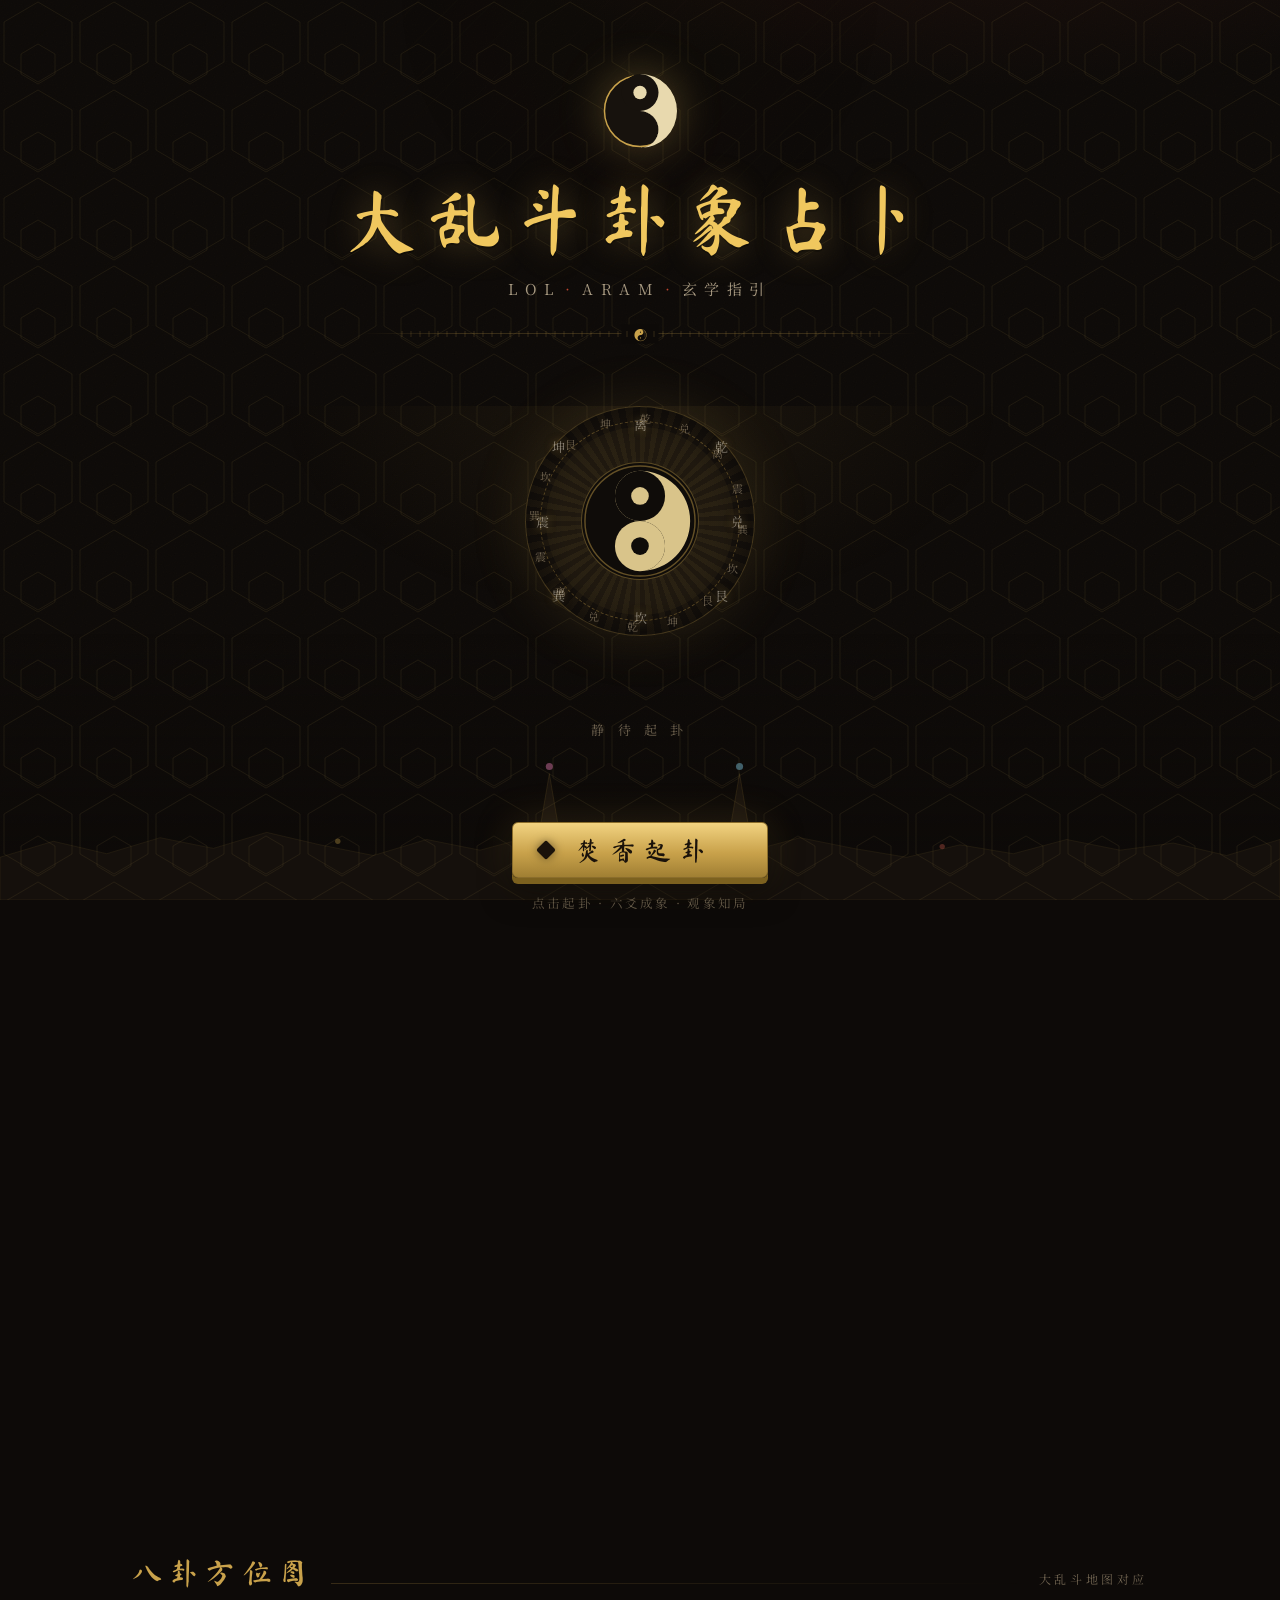
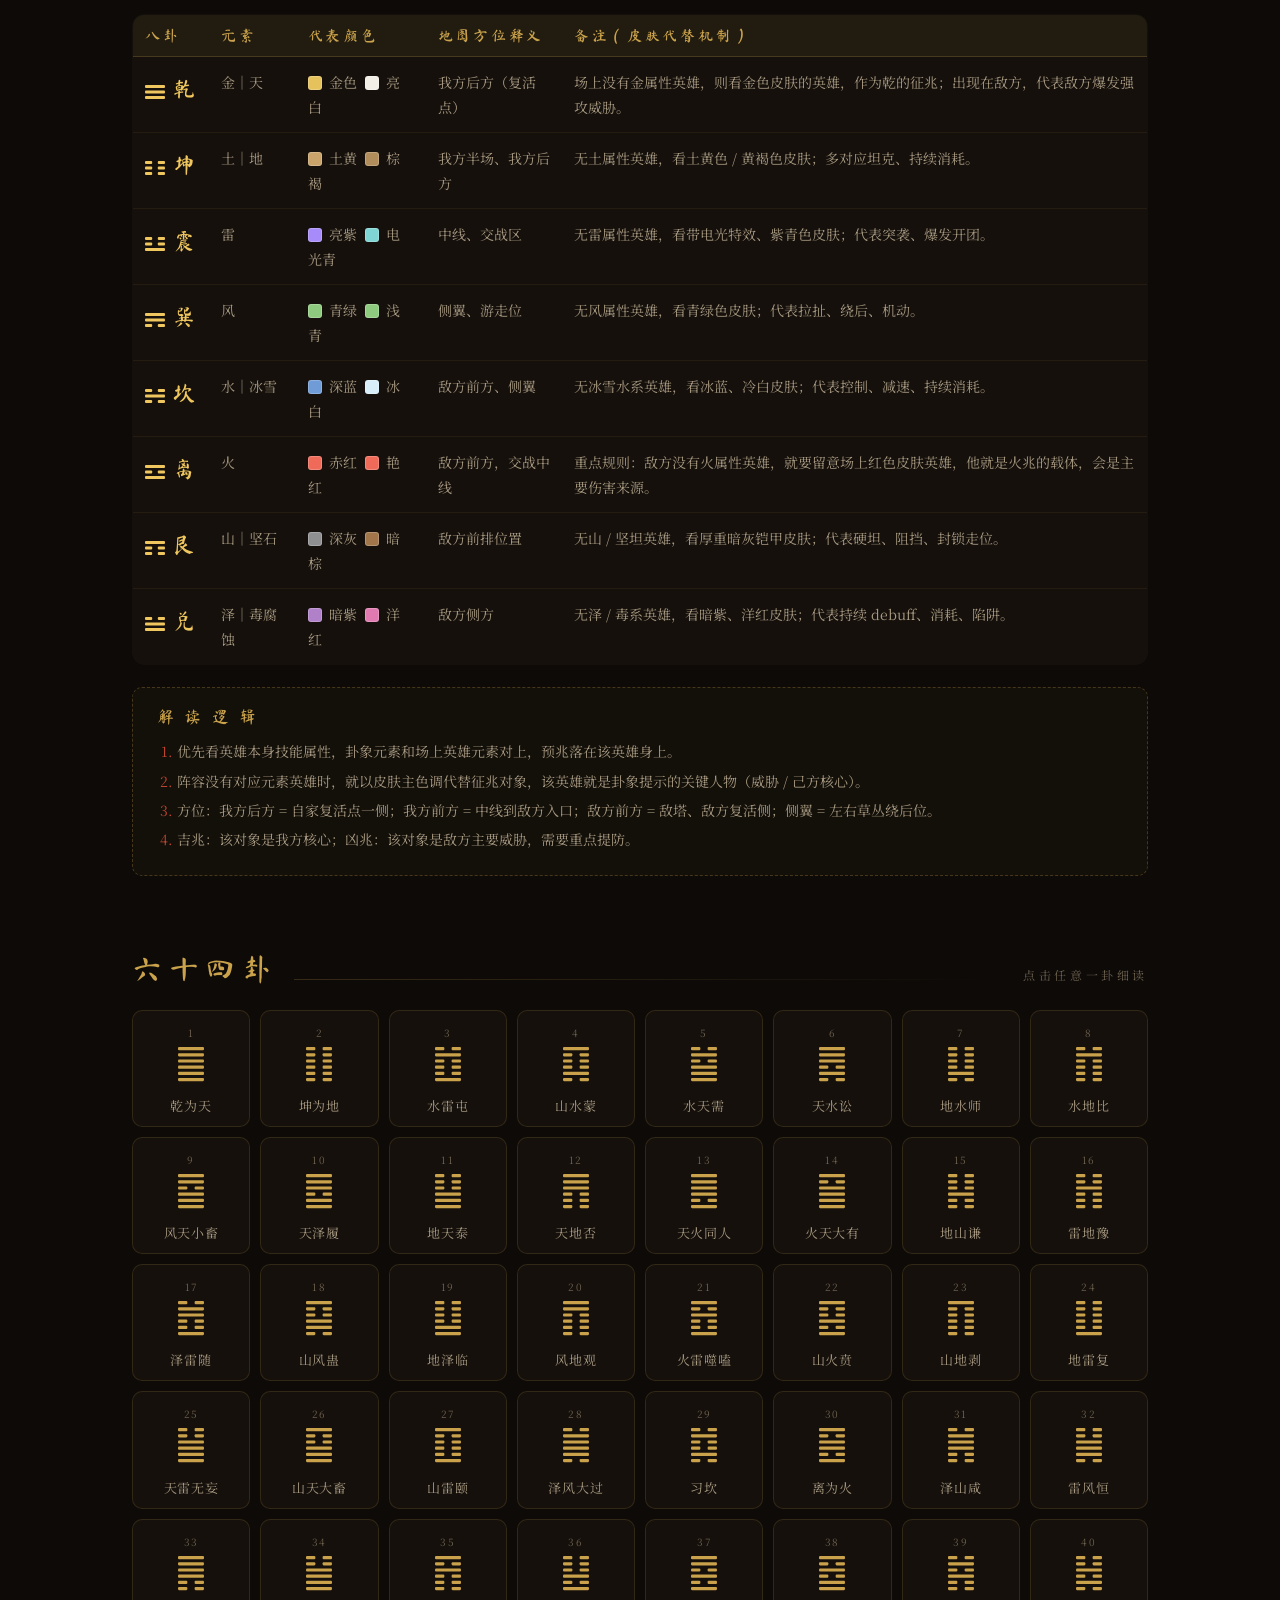
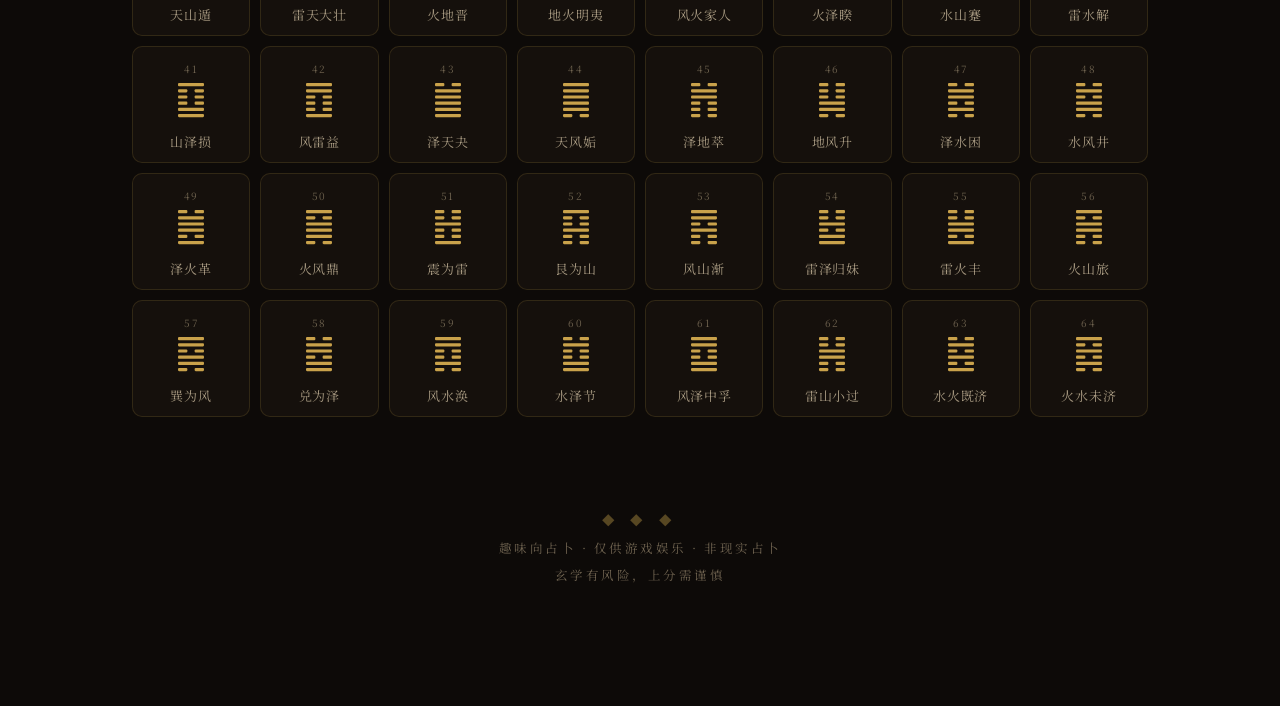
==== commit 8f68b5b6: "style: 背景加入 LOL 元素（海克斯纹理 + 嚎哭深渊剪影）" ====
--- a/divination/index.html
+++ b/divination/index.html
@@ -48,7 +48,17 @@
     repeating-linear-gradient(135deg, transparent 0 26px, rgba(201,162,75,.05) 26px 27px),
     radial-gradient(600px 600px at 50% 0%, rgba(201,162,75,.06), transparent 70%);
 }
-.wrap{position:relative;z-index:1;max-width:1060px;margin:0 auto;padding:0 22px 90px}
+/* LOL 元素背景层：海克斯六边形纹理 + 嚎哭深渊剪影（大乱斗地图） */
+.lol-bg{
+  position:fixed;inset:0;pointer-events:none;z-index:1;
+  background-image:
+    url("data:image/svg+xml,%3Csvg xmlns='http://www.w3.org/2000/svg' width='76' height='88' viewBox='0 0 76 88'%3E%3Cg fill='none' stroke='%23c9a24b' stroke-opacity='.09'%3E%3Cpath d='M38 2l34 20v40L38 82 4 62V22z'/%3E%3Cpath d='M38 44l17 10v20L38 84l-17-10V54z'/%3E%3C/g%3E%3C/svg%3E"),
+    url("data:image/svg+xml,%3Csvg xmlns='http://www.w3.org/2000/svg' width='1440' height='300' viewBox='0 0 1440 300'%3E%3Cdefs%3E%3ClinearGradient id='ab' x1='0' y1='0' x2='0' y2='1'%3E%3Cstop offset='0' stop-color='%230d0a08' stop-opacity='0'/%3E%3Cstop offset='1' stop-color='%230d0a08' stop-opacity='.94'/%3E%3C/linearGradient%3E%3C/defs%3E%3Crect width='1440' height='300' fill='url(%23ab)'/%3E%3Cpath d='M0 300V252L60 234 120 248 180 230 240 242 300 224 360 238 420 250 480 232 540 244 600 228 660 240 720 252 780 236 840 246 900 230 960 242 1020 252 1080 238 1140 248 1200 232 1260 244 1320 236 1380 250 1440 232V300Z' fill='%2315100c' stroke='%23c9a24b' stroke-opacity='.10'/%3E%3Cpath d='M652 240q64-50 128 0l-16 10q-48-32-96 0z' fill='%231a140e' stroke='%23c9a24b' stroke-opacity='.14'/%3E%3Cpath d='M604 240L618 158l14 82zM818 240l14-82 14 82z' fill='%231a140e' stroke='%23c9a24b' stroke-opacity='.14'/%3E%3Ccircle cx='618' cy='150' r='4' fill='%23e07ab0' opacity='.45'/%3E%3Ccircle cx='832' cy='150' r='4' fill='%237ec8e3' opacity='.45'/%3E%3Ccircle cx='380' cy='234' r='3' fill='%23c9a24b' opacity='.35'/%3E%3Ccircle cx='1060' cy='240' r='3' fill='%23ef6a58' opacity='.3'/%3E%3C/svg%3E");
+  background-repeat:repeat,no-repeat;
+  background-position:0 0,50% 100%;
+  background-size:auto,100% auto;
+}
+.wrap{position:relative;z-index:2;max-width:1060px;margin:0 auto;padding:0 22px 90px}
 
 /* ===== 顶部 ===== */
 header{text-align:center;padding:74px 0 20px;position:relative}
@@ -259,6 +269,8 @@
 </style>
 </head>
 <body>
+
+<div class="lol-bg" aria-hidden="true"></div>
 
 <div class="wrap">
 
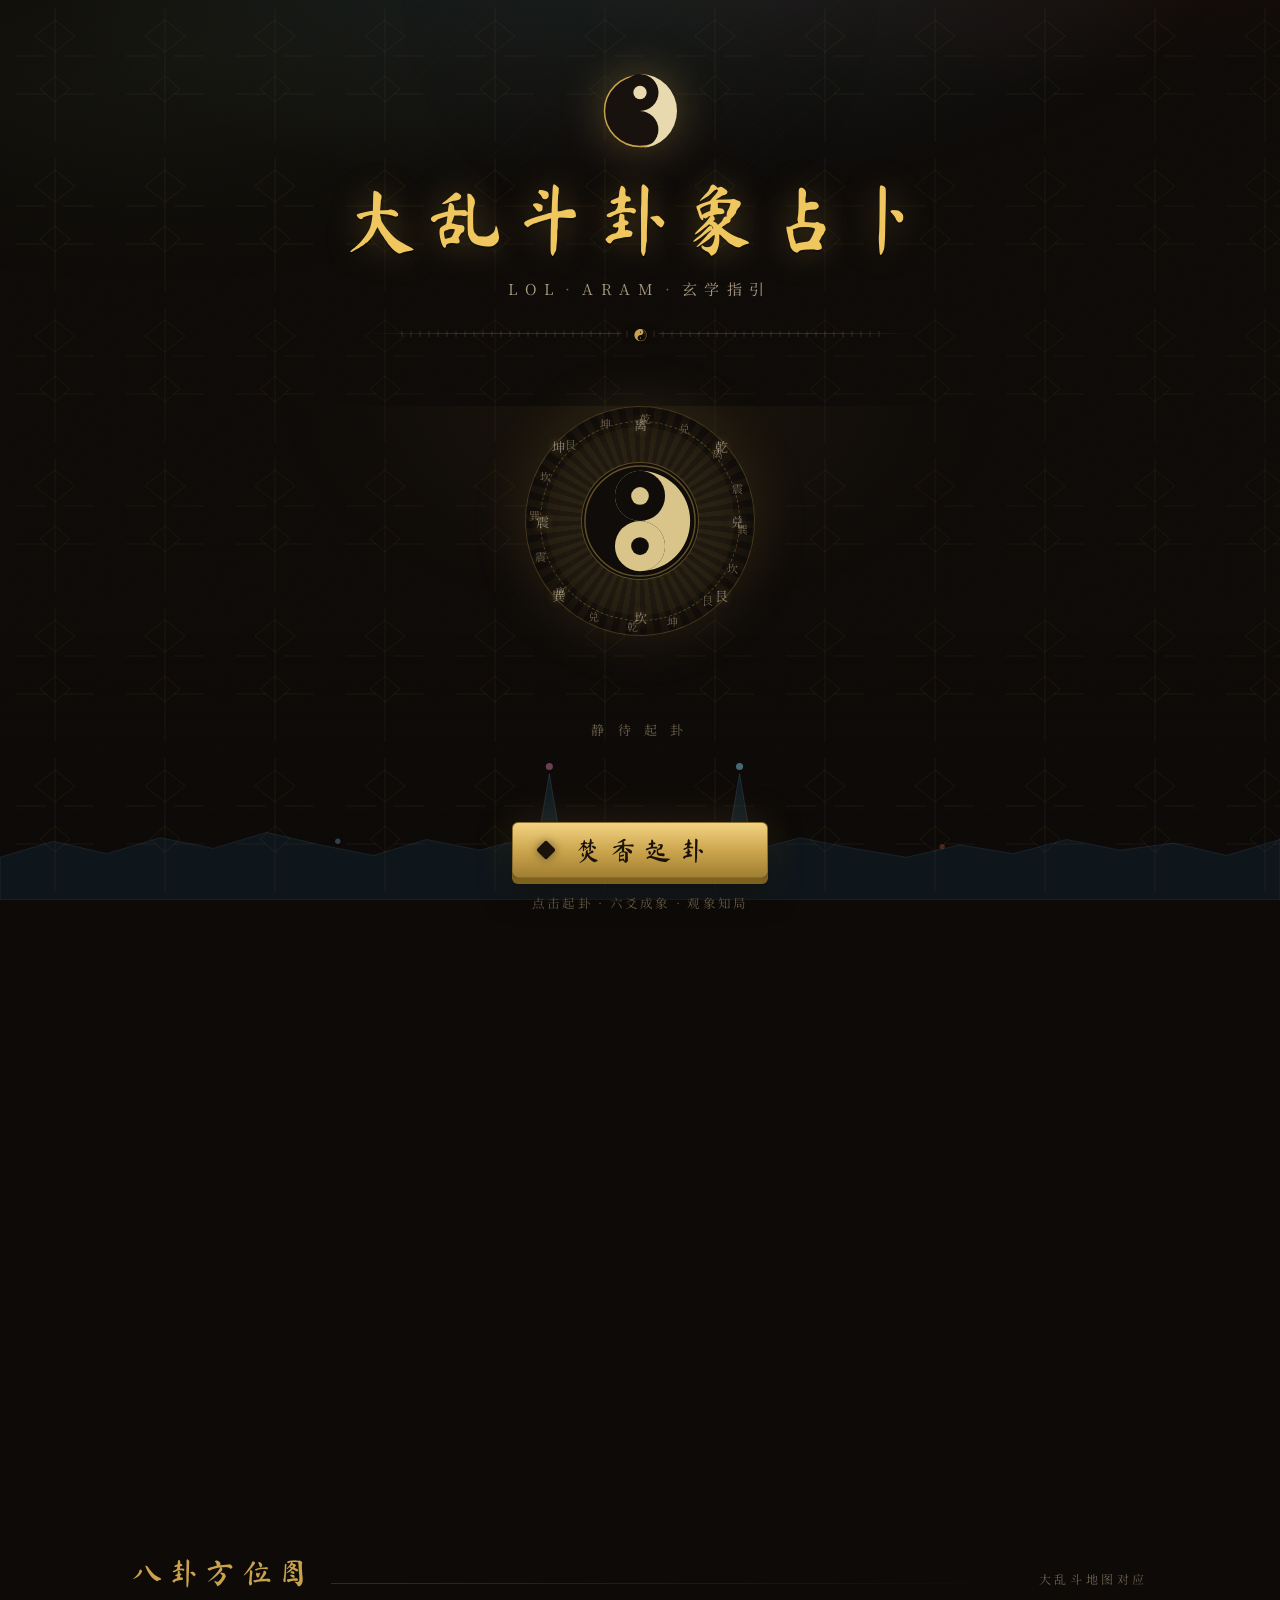
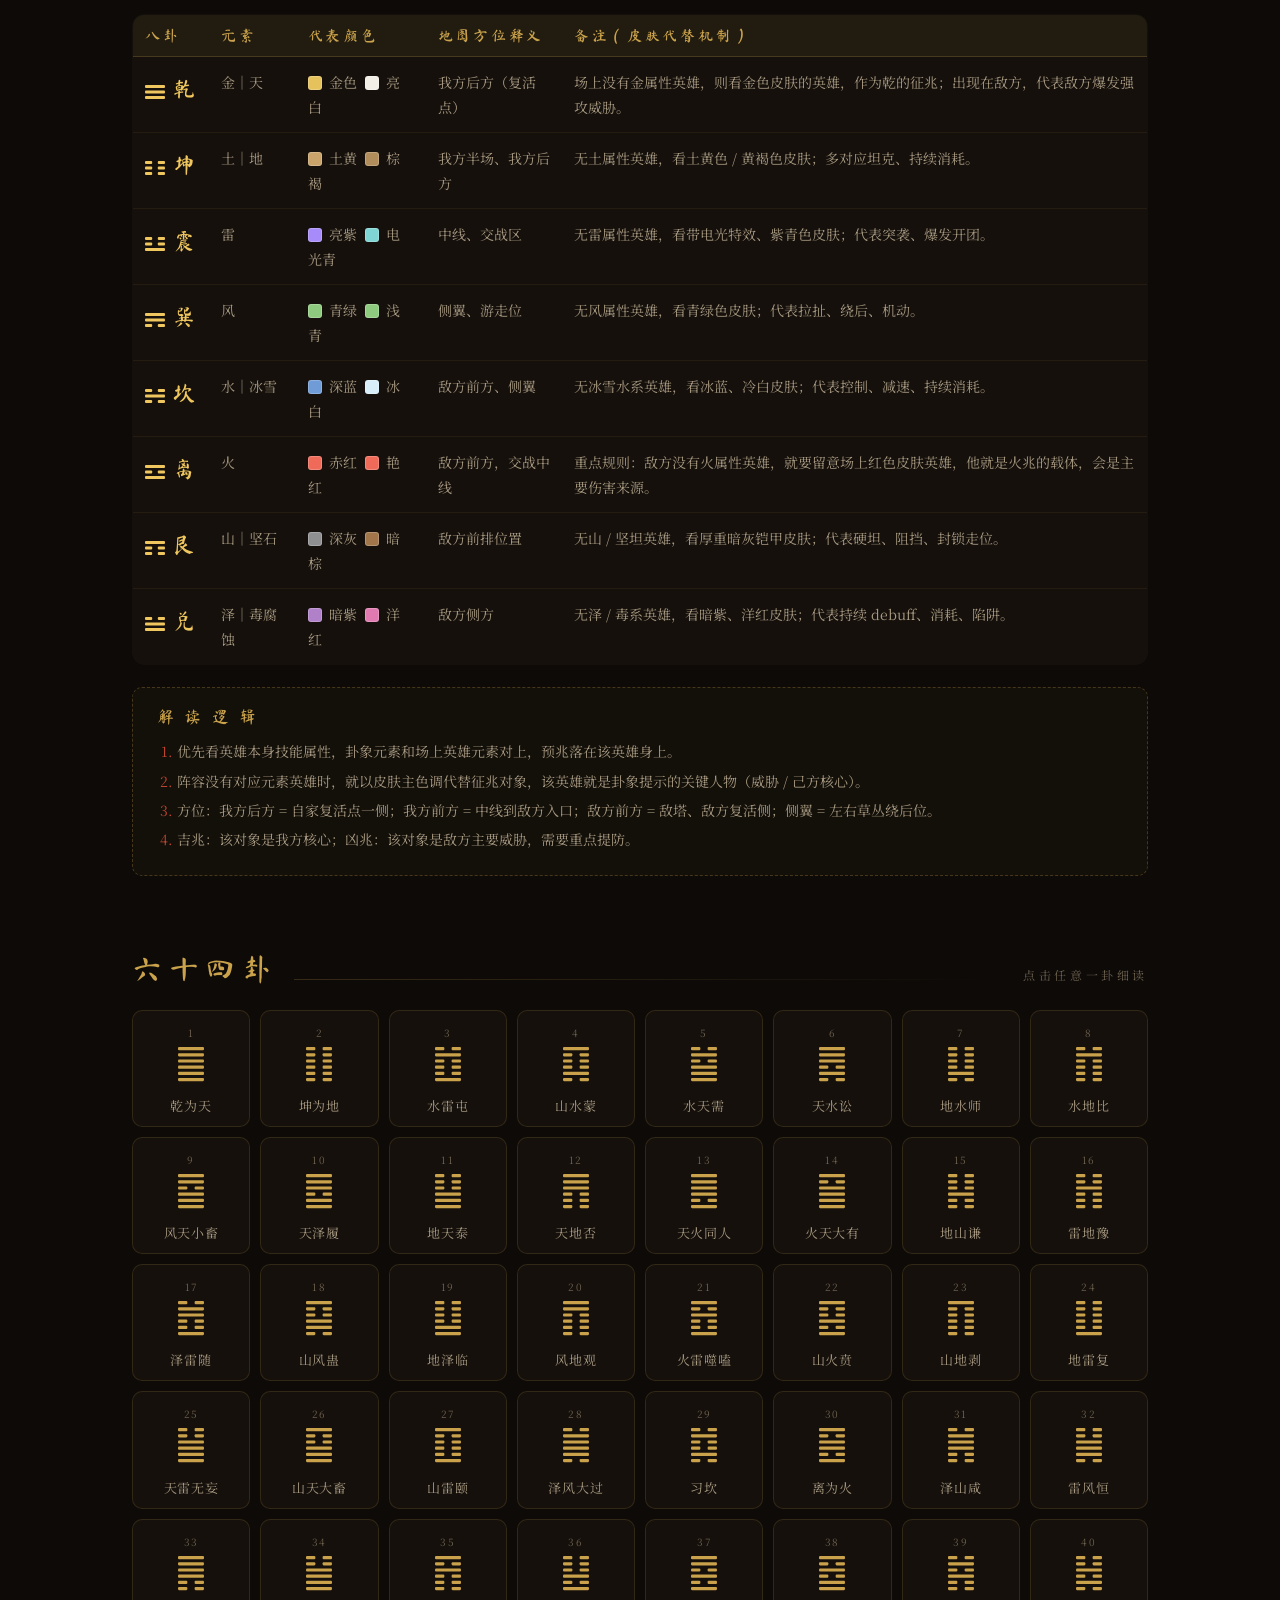
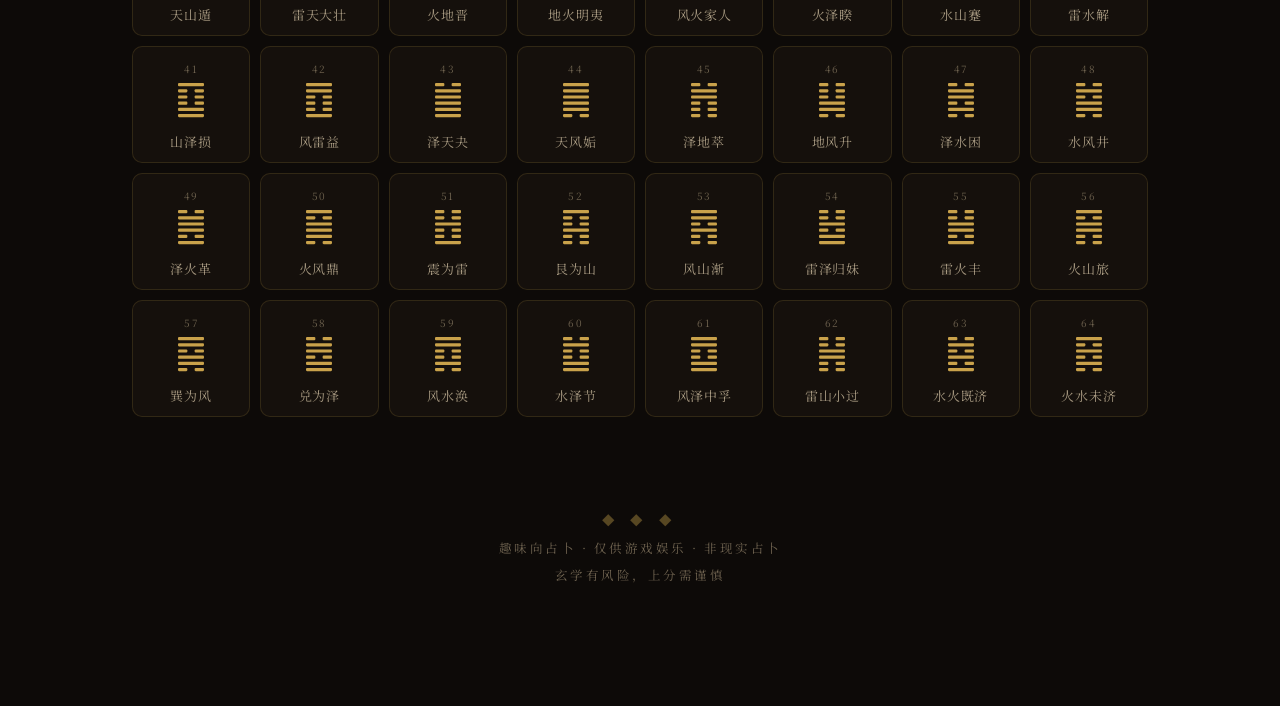
==== commit 4f58856d: "style: 背景换成弗雷尔卓德冰霜风（极光+飘雪+符文石+冰蓝深渊）" ====
--- a/divination/index.html
+++ b/divination/index.html
@@ -48,15 +48,32 @@
     repeating-linear-gradient(135deg, transparent 0 26px, rgba(201,162,75,.05) 26px 27px),
     radial-gradient(600px 600px at 50% 0%, rgba(201,162,75,.06), transparent 70%);
 }
-/* LOL 元素背景层：海克斯六边形纹理 + 嚎哭深渊剪影（大乱斗地图） */
+/* LOL 元素背景层：弗雷尔卓德冰霜（极光 + 符文石纹理 + 嚎哭深渊剪影） */
 .lol-bg{
   position:fixed;inset:0;pointer-events:none;z-index:1;
-  background-image:
-    url("data:image/svg+xml,%3Csvg xmlns='http://www.w3.org/2000/svg' width='76' height='88' viewBox='0 0 76 88'%3E%3Cg fill='none' stroke='%23c9a24b' stroke-opacity='.09'%3E%3Cpath d='M38 2l34 20v40L38 82 4 62V22z'/%3E%3Cpath d='M38 44l17 10v20L38 84l-17-10V54z'/%3E%3C/g%3E%3C/svg%3E"),
-    url("data:image/svg+xml,%3Csvg xmlns='http://www.w3.org/2000/svg' width='1440' height='300' viewBox='0 0 1440 300'%3E%3Cdefs%3E%3ClinearGradient id='ab' x1='0' y1='0' x2='0' y2='1'%3E%3Cstop offset='0' stop-color='%230d0a08' stop-opacity='0'/%3E%3Cstop offset='1' stop-color='%230d0a08' stop-opacity='.94'/%3E%3C/linearGradient%3E%3C/defs%3E%3Crect width='1440' height='300' fill='url(%23ab)'/%3E%3Cpath d='M0 300V252L60 234 120 248 180 230 240 242 300 224 360 238 420 250 480 232 540 244 600 228 660 240 720 252 780 236 840 246 900 230 960 242 1020 252 1080 238 1140 248 1200 232 1260 244 1320 236 1380 250 1440 232V300Z' fill='%2315100c' stroke='%23c9a24b' stroke-opacity='.10'/%3E%3Cpath d='M652 240q64-50 128 0l-16 10q-48-32-96 0z' fill='%231a140e' stroke='%23c9a24b' stroke-opacity='.14'/%3E%3Cpath d='M604 240L618 158l14 82zM818 240l14-82 14 82z' fill='%231a140e' stroke='%23c9a24b' stroke-opacity='.14'/%3E%3Ccircle cx='618' cy='150' r='4' fill='%23e07ab0' opacity='.45'/%3E%3Ccircle cx='832' cy='150' r='4' fill='%237ec8e3' opacity='.45'/%3E%3Ccircle cx='380' cy='234' r='3' fill='%23c9a24b' opacity='.35'/%3E%3Ccircle cx='1060' cy='240' r='3' fill='%23ef6a58' opacity='.3'/%3E%3C/svg%3E");
-  background-repeat:repeat,no-repeat;
-  background-position:0 0,50% 100%;
-  background-size:auto,100% auto;
+  background:
+    radial-gradient(1000px 480px at 50% -10%, rgba(126,200,227,.12), transparent 62%),
+    radial-gradient(760px 360px at 12% 8%, rgba(142,203,127,.05), transparent 60%),
+    url("data:image/svg+xml,%3Csvg xmlns='http://www.w3.org/2000/svg' width='110' height='150' viewBox='0 0 110 150'%3E%3Cg fill='none' stroke='%23c9a24b' stroke-opacity='.07'%3E%3Cpath d='M55 8v134'/%3E%3Cpath d='M55 20l20 16-20 16-20-16z'/%3E%3Cpath d='M16 56h30M64 56h30'/%3E%3Cpath d='M16 94h30M64 94h30'/%3E%3Cpath d='M55 76l15 13-15 13-15-13z'/%3E%3C/g%3E%3C/svg%3E"),
+    url("data:image/svg+xml,%3Csvg xmlns='http://www.w3.org/2000/svg' width='1440' height='300' viewBox='0 0 1440 300'%3E%3Cdefs%3E%3ClinearGradient id='ab' x1='0' y1='0' x2='0' y2='1'%3E%3Cstop offset='0' stop-color='%230d0a08' stop-opacity='0'/%3E%3Cstop offset='1' stop-color='%230d0a08' stop-opacity='.95'/%3E%3C/linearGradient%3E%3C/defs%3E%3Crect width='1440' height='300' fill='url(%23ab)'/%3E%3Cpath d='M0 300V252L60 234 120 248 180 230 240 242 300 224 360 238 420 250 480 232 540 244 600 228 660 240 720 252 780 236 840 246 900 230 960 242 1020 252 1080 238 1140 248 1200 232 1260 244 1320 236 1380 250 1440 232V300Z' fill='%230f161b' stroke='%237ec8e3' stroke-opacity='.12'/%3E%3Cpath d='M652 240q64-50 128 0l-16 10q-48-32-96 0z' fill='%23121c22' stroke='%237ec8e3' stroke-opacity='.16'/%3E%3Cpath d='M604 240L618 158l14 82zM818 240l14-82 14 82z' fill='%23121c22' stroke='%237ec8e3' stroke-opacity='.16'/%3E%3Ccircle cx='618' cy='150' r='4' fill='%23e07ab0' opacity='.45'/%3E%3Ccircle cx='832' cy='150' r='4' fill='%237ec8e3' opacity='.5'/%3E%3Ccircle cx='380' cy='234' r='3' fill='%237ec8e3' opacity='.3'/%3E%3Ccircle cx='1060' cy='240' r='3' fill='%23ef6a58' opacity='.28'/%3E%3C/svg%3E");
+  background-repeat:no-repeat,no-repeat,repeat,no-repeat;
+  background-position:0 0,0 0,0 0,50% 100%;
+  background-size:auto,auto,auto,100% auto;
+}
+/* 飘雪层 */
+.snow{
+  position:fixed;inset:0;pointer-events:none;z-index:1;overflow:hidden;
+  mask-image:linear-gradient(to bottom,#000 70%,transparent);
+}
+.snow i{
+  position:absolute;top:-4vh;border-radius:50%;
+  background:#e8f4fb;
+  box-shadow:0 0 6px rgba(216,238,248,.55);
+  animation:fall linear infinite;
+}
+@keyframes fall{
+  from{transform:translate3d(0,-5vh,0)}
+  to{transform:translate3d(var(--sway,20px),106vh,0)}
 }
 .wrap{position:relative;z-index:2;max-width:1060px;margin:0 auto;padding:0 22px 90px}
 
@@ -271,6 +288,7 @@
 <body>
 
 <div class="lol-bg" aria-hidden="true"></div>
+<div class="snow" id="snow" aria-hidden="true"></div>
 
 <div class="wrap">
 
@@ -669,6 +687,24 @@
   }
 }
 castBtn.addEventListener("click", animateCast);
+
+/* ================= 飘雪 ================= */
+(function(){
+  const snow = document.getElementById("snow");
+  if(!snow) return;
+  const N = 46;
+  let html = "";
+  for(let i=0;i<N;i++){
+    const x = (Math.random()*100).toFixed(1);
+    const size = (1.6 + Math.random()*2.4).toFixed(1);
+    const dur = (7 + Math.random()*9).toFixed(1);
+    const delay = (-Math.random()*18).toFixed(1);
+    const op = (0.22 + Math.random()*0.48).toFixed(2);
+    const sway = ((Math.random()*70 - 35)|0);
+    html += `<i style="left:${x}%;width:${size}px;height:${size}px;opacity:${op};animation-duration:${dur}s;animation-delay:${delay}s;--sway:${sway}px"></i>`;
+  }
+  snow.innerHTML = html;
+})();
   </script>
 </body>
 </html>
